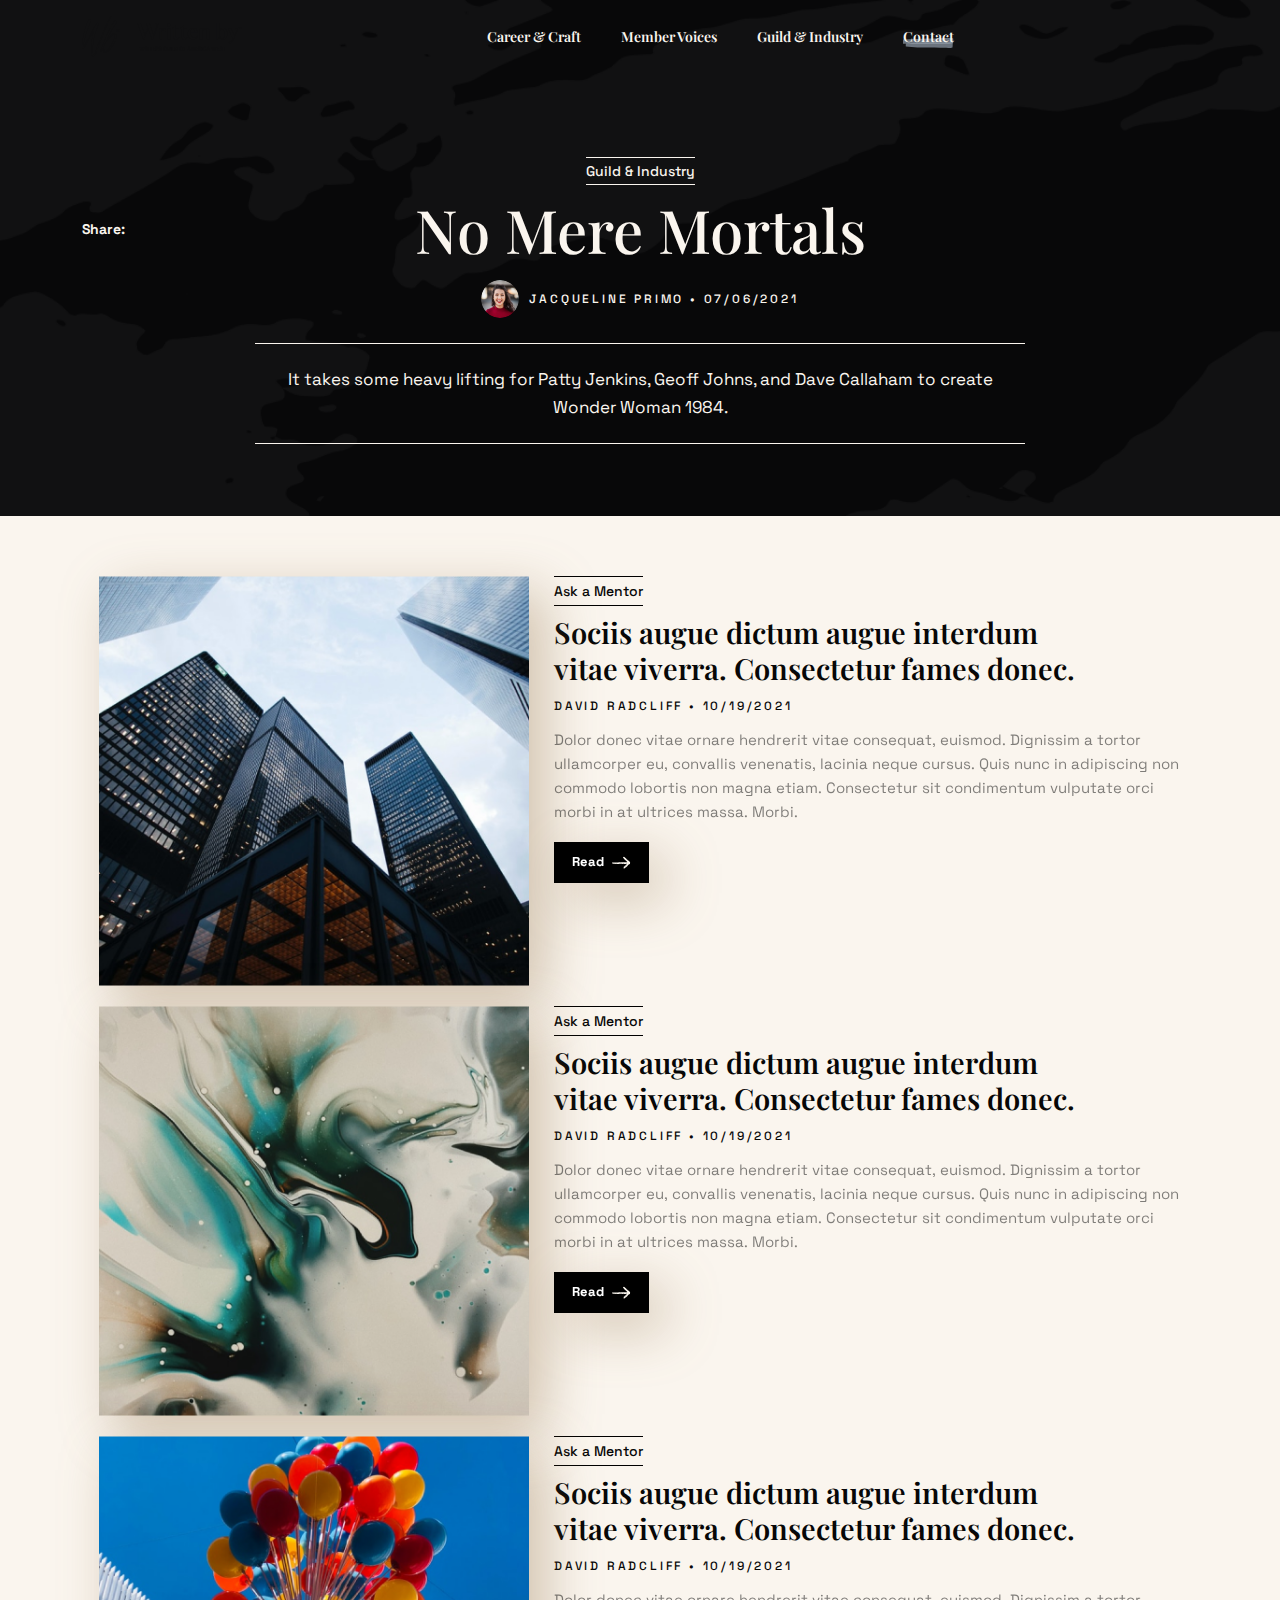
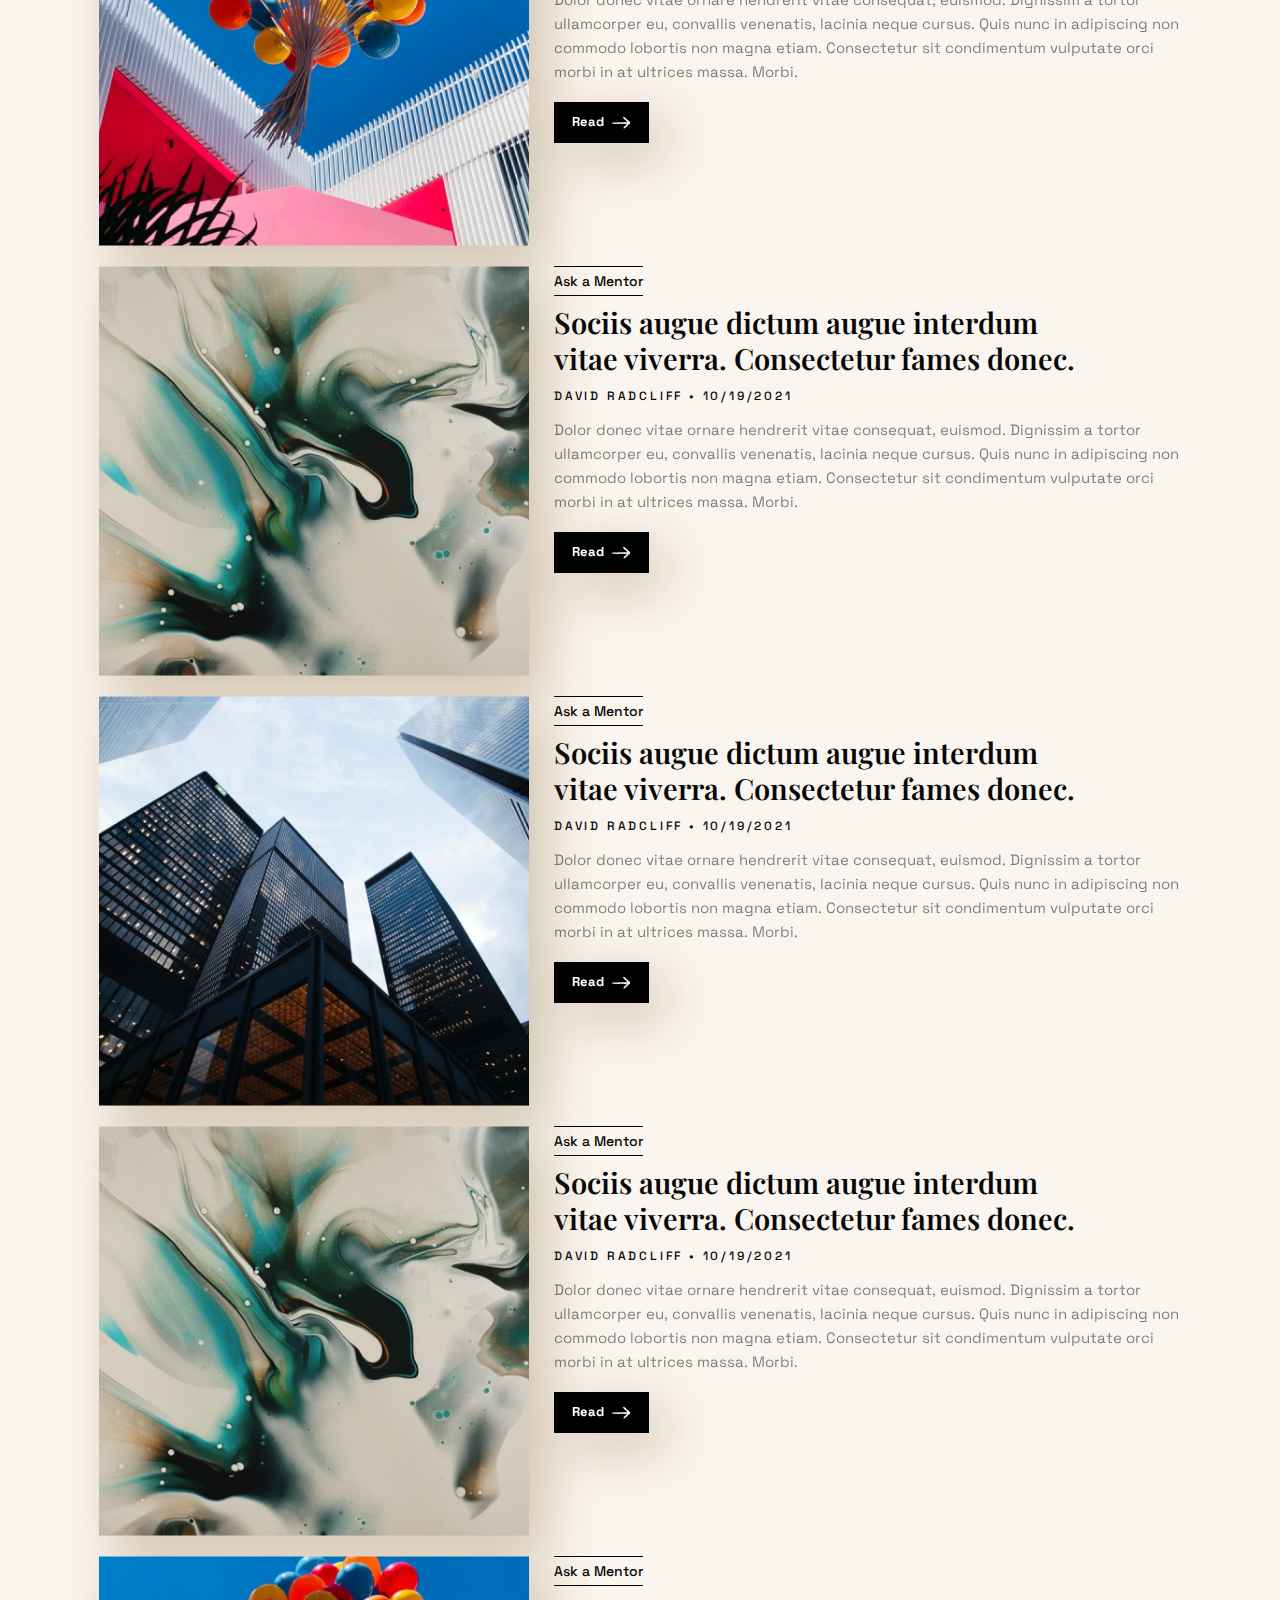
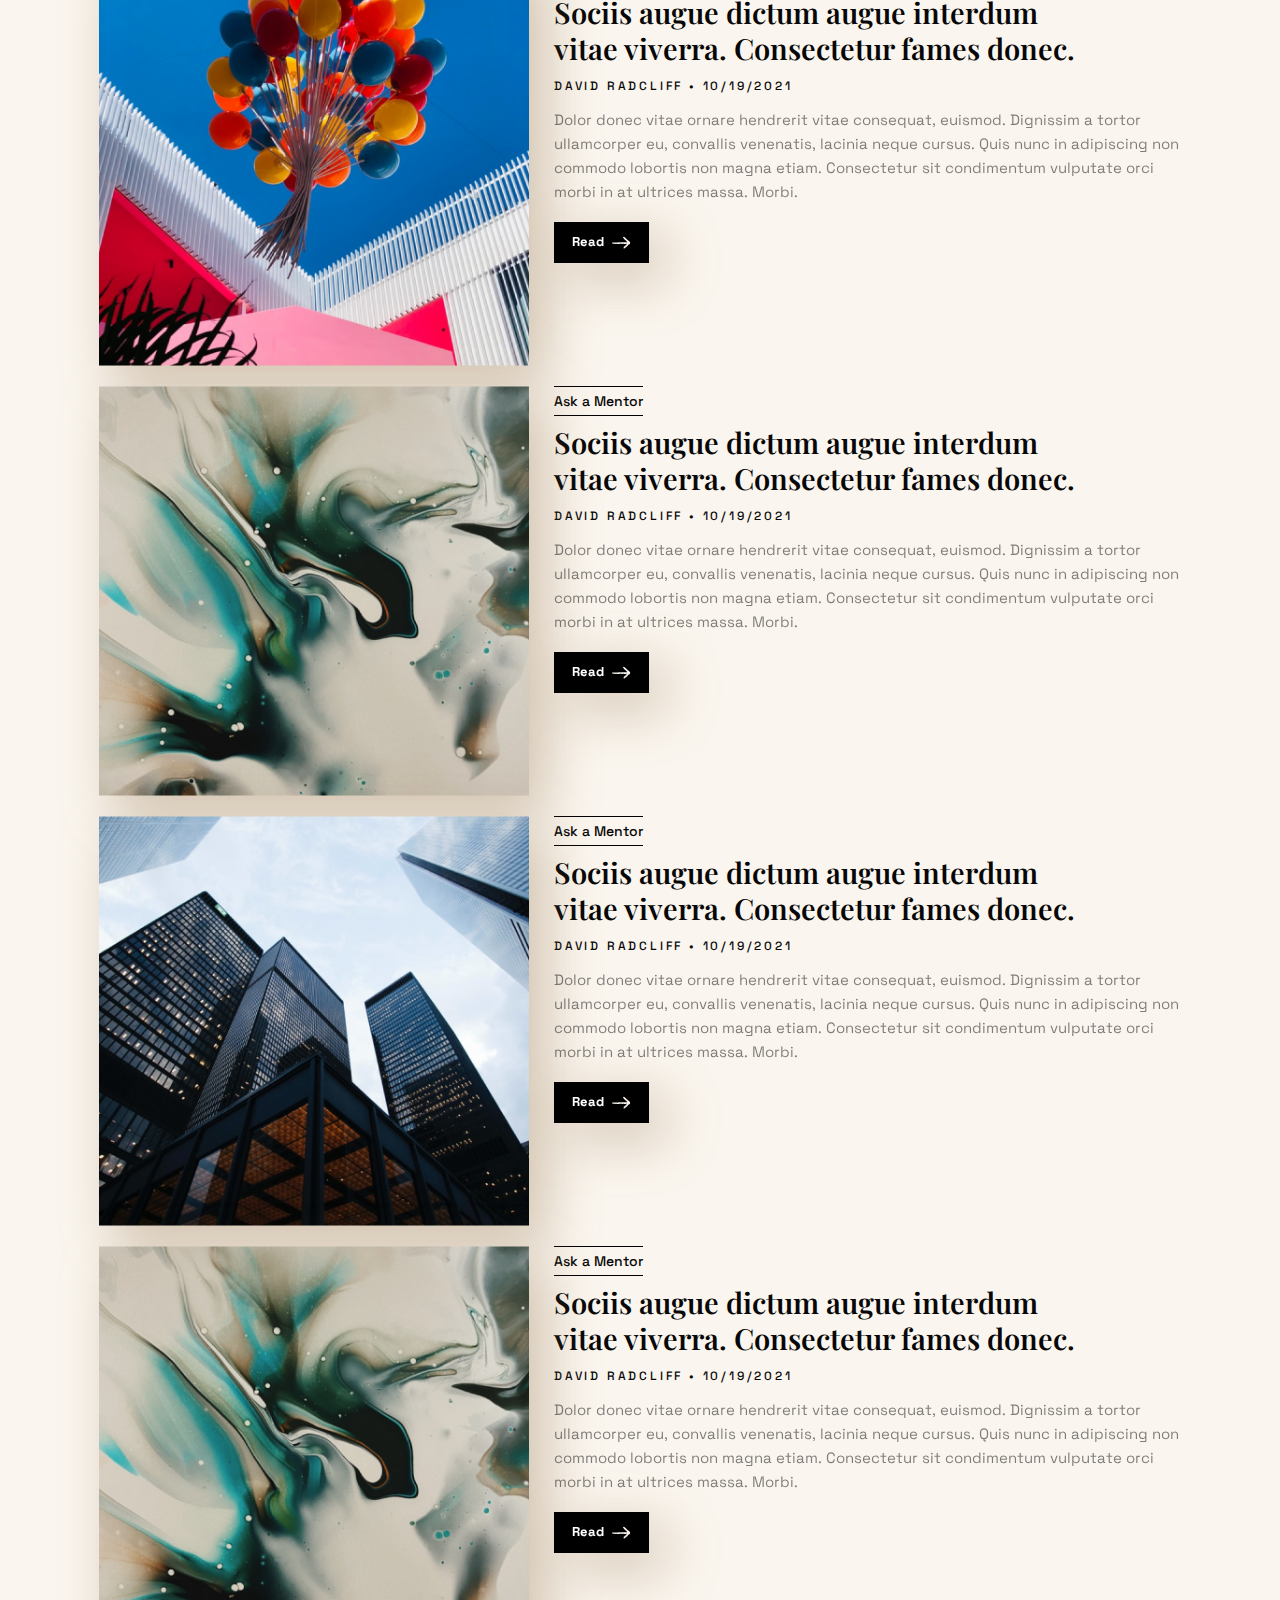
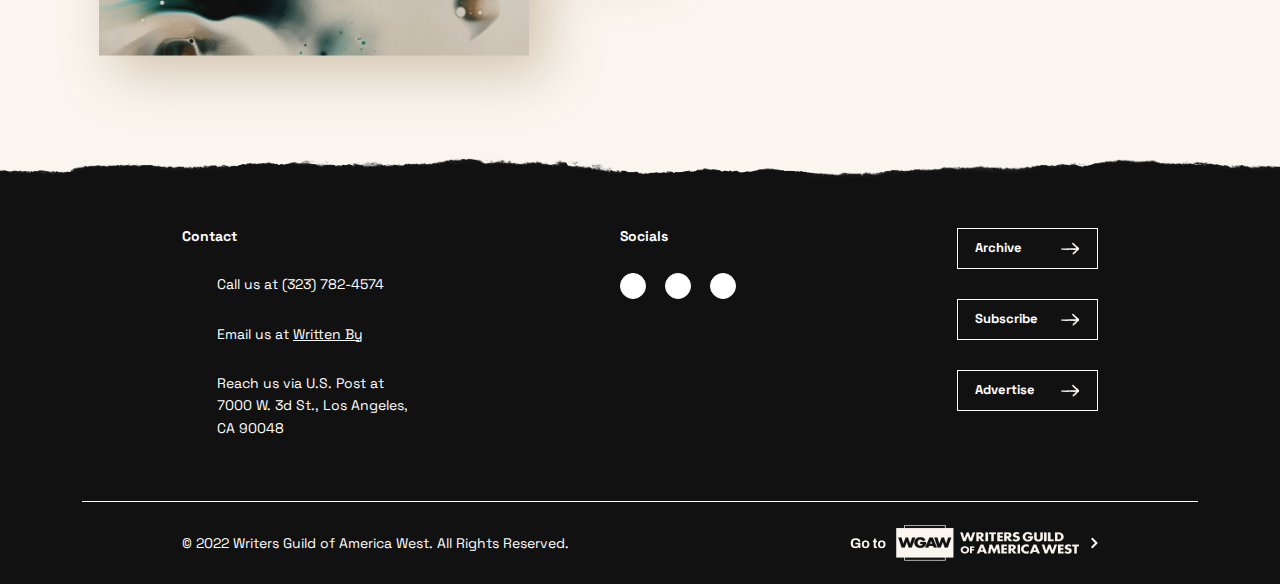
==== column-article.html @ f4773df2 "Update done by  @dev2 add a new page column-article.html" ====
<!DOCTYPE html>
<html lang="en">
<head>
	<meta charset="utf-8">
	<title>WGA</title>
	<meta name="viewport" content="width=device-width, initial-scale=1, shrink-to-fit=no">
	<meta name="description" content="Site description will be here">
	<link rel="icon" href="images/fav.png">
	<!-- bootstrap&fontAwesome -->
	<link rel="stylesheet" type="text/css" href="css/bootstrap.min.css">
	<link href="https://kit-pro.fontawesome.com/releases/v5.15.2/css/pro.min.css" rel="stylesheet">
	<!-- plugin -->
	<link rel="stylesheet" type="text/css" href="css/owl.carousel.min.css">
	<link rel="stylesheet" type="text/css" href="css/slick.css">
	<!-- Stylesheet -->
	<link rel="stylesheet" href="css/default-edit.css">
	<link rel="stylesheet" type="text/css" href="style.css">
	<link rel="stylesheet" type="text/css" href="css/responsive.css">
	<!--End ALL STYLESHEET -->
</head>

<body>
	<!-- preloader -->
	<div id="preloader"></div>
	<!-- preloader-end -->

	<!-- main-wrap -->
	<div class="main-wrap">
		<!-- offcanvas-start -->
		<div class="offcanvas-menu">
			<ul class="offmenu" id="menuParent">
				<div class="offcanvas-header-c">
					<a href="#" class="offcanvas-close"><i class="fal fa-times"></i></a>
					<a href="index.html" class="header-logo">
						<img src="images/mobile-logo-white.svg" alt="">
					</a>
					<a href="javascript:void(0)" class="header-search-button">
						<i class="far fa-search"></i>
					</a>
				</div>
				
				<div class="offmenu-inner">
					<div class="mobile-menu">
						<li><a href="#">Career & Craft</a></li>
						<li><a href="#">Member Voices</a></li>
						<li><a href="#">Guild & Industry</a></li>
						<li><a href="#">Archives</a></li>
						<li><a href="#">Contact</a></li>
					</div>
				</div>
			</ul>
		</div>
		<div class="offcanvas-overlay"></div>
		<!-- offcanvas-start-end -->

		<!-- header-section -->
		<header class="header-section header-absolute header-whiteText">
			<div class="header-in">
				<div class="container">
					<div class="header-section-inner">
						<a href="javascript:void(0)" class="offcanvas-open d-lg-none">
							<i class="far fa-bars"></i>
						</a>

						<a href="index.html" class="header-logo">
							<img class="d-lg-block d-none" src="images/Logo.svg" alt="">
							<img class="d-lg-none" src="images/mobile-logo.svg" alt="">
						</a>
	
						<div class="main-menu d-lg-block d-none">
							<ul>
								<li><a href="#"> Career & Craft</a></li>
								<li><a href="#">Member Voices</a></li>
								<li><a href="#">Guild & Industry</a></li>
								<li>
									<a class="active" href="#">
										<span class="txt">Contact</span>
										<img src="images/menu-active-shape-theme4.svg" alt="" class="active-shape">
									</a>
								</li>
							</ul>
						</div>
	
						<a href="javascript:void(0)" class="header-search-button">
							<i class="fas fa-search"></i>
						</a>
					</div>
				</div>
			</div>
		</header><!--End header-section -->


		<!-- header-search-modal -->
		<div class="header-search-modal">
			<div class="container">
				<div class="header-search-modal-inner">
					<a href="index.html" class="header-logo">
						<img src="images/logo-white.svg" alt="">
					</a>
					<div class="header-search-bss">
						<div class="header-search-bss-m">
							<i class="far fa-search src-i"></i>
							<input type="text" class="input" value="TO">
							<a href="#" class="header-search-modal-close">
								<i class="fal fa-times"></i>
							</a>
						</div>
						<div class="header-search-bss-result-wrapper">
							<div class="header-search-bss-result-g">
								<div class="header-search-bss-result-single">
									<span class="txt">A Message from the Sidelines: Disabled People Combat Cultural Invisibility</span>
								</div>
								<div class="header-search-bss-result-single">
									<span class="txt">Westerns as a Genre of the 21st Century</span>
								</div>
								<div class="header-search-bss-result-single">
									<span class="txt">How to Pitch Open Writing Assignments to Get Hired</span>
								</div>
								<div class="header-search-bss-result-single">
									<span class="txt">The Number Two in the Room</span>
								</div>
								<div class="header-search-bss-result-single">
									<span class="txt">Ask a Mentor: Getting What You Want</span>
								</div>
								<div class="header-search-bss-result-single">
									<span class="txt">Broken Promises: Media Mega Mergers and the Case for Antitrust Reform</span>
								</div>
								<div class="header-search-bss-result-single">
									<span class="txt">Ask A Mentor: Next Stop Ahead</span>
								</div>
							</div>
							<div class="header-search-bss-result-g">
								<div class="header-search-bss-result-single">
									<span class="txt">A Message from the Sidelines: Disabled People Combat Cultural Invisibility</span>
								</div>
								<div class="header-search-bss-result-single">
									<span class="txt">Westerns as a Genre of the 21st Century</span>
								</div>
								<div class="header-search-bss-result-single">
									<span class="txt">How to Pitch Open Writing Assignments to Get Hired</span>
								</div>
								<div class="header-search-bss-result-single">
									<span class="txt">The Number Two in the Room</span>
								</div>
								<div class="header-search-bss-result-single">
									<span class="txt">Ask a Mentor: Getting What You Want</span>
								</div>
								<div class="header-search-bss-result-single">
									<span class="txt">Broken Promises: Media Mega Mergers and the Case for Antitrust Reform</span>
								</div>
								<div class="header-search-bss-result-single">
									<span class="txt">Ask A Mentor: Next Stop Ahead</span>
								</div>
							</div>
						</div>
					</div>
				</div>
			</div>
		</div>
		<!-- header-search-modal-end -->

		<!-- main -->
		<main>
			
			<!-- hero-b-section -->
			<section class="hero-c-section hero-whiteText"  style="background-image: url('images/columnbg.png');">
				<div class="hero-b-tran-content-row">
					<div class="container">
						<div class="hero-b-tran-content-row-inner">
							<div class="hero-b-content hero-b-content-blk  py-0">
								<div class="hero-b-content-main">
									<p class="tp-h5">Guild & Industry</p>
									<h1 class="h1">No Mere Mortals</h1>
									<div class="hb-ui-ut">
										<div class="image border-0">
											<img src="images/user.png" alt="">
										</div>
										<h4 class="mb-0">Jacqueline Primo • 07/06/2021 </h4>
									</div>
									<div class="hb-text-content">
										<p>It takes some heavy lifting for Patty Jenkins, Geoff Johns, and Dave Callaham to create Wonder Woman 1984.</p>
									</div>
								</div>
								<div class="share-menu side-share-menu">
									<p class="h-ttl">Share:</p>
									<ul>
										<li><a href="#"><i class="fab fa-instagram"></i></a></li>
										<li><a href="#"><i class="fab fa-twitter"></i></a></li>
										<li><a href="#"><i class="fab fa-facebook-f"></i></a></li>
										<li><a href="#"><i class="fa fa-envelope"></i></a></li>
									</ul>
								</div>
							</div>
						</div>
					</div>
				</div>
			</section>
			<!-- hero-b-section-end -->


			<!-- blog-box-section -->
			<section class="blog-box-section blog-box-section--spaces2">
				<div class="container">

					<div class="blog-box-section-inner">
						<!-- left-fluid -->
						<div class="blog-box-left-side w-100  border-0">
							<!-- single-blog -->
							<div class="single-blog blog-m">
								<div class="row-l">
									<div class="image">
										<img src="images/blog-m1.png" alt="">
									</div>
									<div class="blog-content">
										<div class="blog-title">
											<p class="tp-bdg mb-2">
												Ask a Mentor
											</p>
											<h2 class="b-h2">
												Sociis augue dictum augue interdum <br class="d-xl-block d-none"> vitae viverra. Consectetur fames donec.
											</h2>
											<p class="b-date">David Radcliff • 10/19/2021 </p>
										</div>
										<div class="blog-main">
											<p>Dolor donec vitae ornare hendrerit vitae consequat, euismod. Dignissim a tortor ullamcorper eu, convallis venenatis, lacinia neque cursus. Quis nunc in adipiscing non commodo lobortis non magna etiam. Consectetur sit condimentum vulputate orci morbi in at ultrices massa. Morbi.</p>
											<div class="bottom-buttons">
												<a href="#" class="default-button button">
													<span class="txt">Read</span>
													<img src="images/arrow-right.svg" alt="" class="arr-right">
												</a>
											</div>
										</div>
									</div>
								</div>
							</div>
							<!-- single-blog-end -->
							<!-- single-blog -->
							<div class="single-blog blog-m">
								<div class="row-l">
									<div class="image">
										<img src="images/blog-m4.png" alt="">
									</div>
									<div class="blog-content">
										<div class="blog-title">
											<p class="tp-bdg mb-2">
												Ask a Mentor
											</p>
											<h2 class="b-h2">
												Sociis augue dictum augue interdum <br class="d-xl-block d-none"> vitae viverra. Consectetur fames donec.
											</h2>
											<p class="b-date">David Radcliff • 10/19/2021 </p>
										</div>
										<div class="blog-main">
											<p>Dolor donec vitae ornare hendrerit vitae consequat, euismod. Dignissim a tortor ullamcorper eu, convallis venenatis, lacinia neque cursus. Quis nunc in adipiscing non commodo lobortis non magna etiam. Consectetur sit condimentum vulputate orci morbi in at ultrices massa. Morbi.</p>
											<div class="bottom-buttons">
												<a href="#" class="default-button button">
													<span class="txt">Read</span>
													<img src="images/arrow-right.svg" alt="" class="arr-right">
												</a>
											</div>
										</div>
									</div>
								</div>
							</div>
							<!-- single-blog-end -->
							<!-- single-blog -->
							<div class="single-blog blog-m">
								<div class="row-l">
									<div class="image">
										<img src="images/blog-m3.png" alt="">
									</div>
									<div class="blog-content">
										<div class="blog-title">
											<p class="tp-bdg mb-2">
												Ask a Mentor
											</p>
											<h2 class="b-h2">
												Sociis augue dictum augue interdum <br class="d-xl-block d-none"> vitae viverra. Consectetur fames donec.
											</h2>
											<p class="b-date">David Radcliff • 10/19/2021 </p>
										</div>
										<div class="blog-main">
											<p>Dolor donec vitae ornare hendrerit vitae consequat, euismod. Dignissim a tortor ullamcorper eu, convallis venenatis, lacinia neque cursus. Quis nunc in adipiscing non commodo lobortis non magna etiam. Consectetur sit condimentum vulputate orci morbi in at ultrices massa. Morbi.</p>
											<div class="bottom-buttons">
												<a href="#" class="default-button button">
													<span class="txt">Read</span>
													<img src="images/arrow-right.svg" alt="" class="arr-right">
												</a>
											</div>
										</div>
									</div>
								</div>
							</div>
							<!-- single-blog-end -->
							<!-- single-blog -->
							<div class="single-blog blog-m">
								<div class="row-l">
									<div class="image">
										<img src="images/blog-m4.png" alt="">
									</div>
									<div class="blog-content">
										<div class="blog-title">
											<p class="tp-bdg mb-2">
												Ask a Mentor
											</p>
											<h2 class="b-h2">
												Sociis augue dictum augue interdum <br class="d-xl-block d-none"> vitae viverra. Consectetur fames donec.
											</h2>
											<p class="b-date">David Radcliff • 10/19/2021 </p>
										</div>
										<div class="blog-main">
											<p>Dolor donec vitae ornare hendrerit vitae consequat, euismod. Dignissim a tortor ullamcorper eu, convallis venenatis, lacinia neque cursus. Quis nunc in adipiscing non commodo lobortis non magna etiam. Consectetur sit condimentum vulputate orci morbi in at ultrices massa. Morbi.</p>
											<div class="bottom-buttons">
												<a href="#" class="default-button button">
													<span class="txt">Read</span>
													<img src="images/arrow-right.svg" alt="" class="arr-right">
												</a>
											</div>
										</div>
									</div>
								</div>
							</div>
							<!-- single-blog-end -->
							<!-- single-blog -->
							<div class="single-blog blog-m">
								<div class="row-l">
									<div class="image">
										<img src="images/blog-m1.png" alt="">
									</div>
									<div class="blog-content">
										<div class="blog-title">
											<p class="tp-bdg mb-2">
												Ask a Mentor
											</p>
											<h2 class="b-h2">
												Sociis augue dictum augue interdum <br class="d-xl-block d-none"> vitae viverra. Consectetur fames donec.
											</h2>
											<p class="b-date">David Radcliff • 10/19/2021 </p>
										</div>
										<div class="blog-main">
											<p>Dolor donec vitae ornare hendrerit vitae consequat, euismod. Dignissim a tortor ullamcorper eu, convallis venenatis, lacinia neque cursus. Quis nunc in adipiscing non commodo lobortis non magna etiam. Consectetur sit condimentum vulputate orci morbi in at ultrices massa. Morbi.</p>
											<div class="bottom-buttons">
												<a href="#" class="default-button button">
													<span class="txt">Read</span>
													<img src="images/arrow-right.svg" alt="" class="arr-right">
												</a>
											</div>
										</div>
									</div>
								</div>
							</div>
							<!-- single-blog-end -->
							<!-- single-blog -->
							<div class="single-blog blog-m">
								<div class="row-l">
									<div class="image">
										<img src="images/blog-m4.png" alt="">
									</div>
									<div class="blog-content">
										<div class="blog-title">
											<p class="tp-bdg mb-2">
												Ask a Mentor
											</p>
											<h2 class="b-h2">
												Sociis augue dictum augue interdum <br class="d-xl-block d-none"> vitae viverra. Consectetur fames donec.
											</h2>
											<p class="b-date">David Radcliff • 10/19/2021 </p>
										</div>
										<div class="blog-main">
											<p>Dolor donec vitae ornare hendrerit vitae consequat, euismod. Dignissim a tortor ullamcorper eu, convallis venenatis, lacinia neque cursus. Quis nunc in adipiscing non commodo lobortis non magna etiam. Consectetur sit condimentum vulputate orci morbi in at ultrices massa. Morbi.</p>
											<div class="bottom-buttons">
												<a href="#" class="default-button button">
													<span class="txt">Read</span>
													<img src="images/arrow-right.svg" alt="" class="arr-right">
												</a>
											</div>
										</div>
									</div>
								</div>
							</div>
							<!-- single-blog-end -->
							<!-- single-blog -->
							<div class="single-blog blog-m">
								<div class="row-l">
									<div class="image">
										<img src="images/blog-m3.png" alt="">
									</div>
									<div class="blog-content">
										<div class="blog-title">
											<p class="tp-bdg mb-2">
												Ask a Mentor
											</p>
											<h2 class="b-h2">
												Sociis augue dictum augue interdum <br class="d-xl-block d-none"> vitae viverra. Consectetur fames donec.
											</h2>
											<p class="b-date">David Radcliff • 10/19/2021 </p>
										</div>
										<div class="blog-main">
											<p>Dolor donec vitae ornare hendrerit vitae consequat, euismod. Dignissim a tortor ullamcorper eu, convallis venenatis, lacinia neque cursus. Quis nunc in adipiscing non commodo lobortis non magna etiam. Consectetur sit condimentum vulputate orci morbi in at ultrices massa. Morbi.</p>
											<div class="bottom-buttons">
												<a href="#" class="default-button button">
													<span class="txt">Read</span>
													<img src="images/arrow-right.svg" alt="" class="arr-right">
												</a>
											</div>
										</div>
									</div>
								</div>
							</div>
							<!-- single-blog-end -->
							<!-- single-blog -->
							<div class="single-blog blog-m">
								<div class="row-l">
									<div class="image">
										<img src="images/blog-m4.png" alt="">
									</div>
									<div class="blog-content">
										<div class="blog-title">
											<p class="tp-bdg mb-2">
												Ask a Mentor
											</p>
											<h2 class="b-h2">
												Sociis augue dictum augue interdum <br class="d-xl-block d-none"> vitae viverra. Consectetur fames donec.
											</h2>
											<p class="b-date">David Radcliff • 10/19/2021 </p>
										</div>
										<div class="blog-main">
											<p>Dolor donec vitae ornare hendrerit vitae consequat, euismod. Dignissim a tortor ullamcorper eu, convallis venenatis, lacinia neque cursus. Quis nunc in adipiscing non commodo lobortis non magna etiam. Consectetur sit condimentum vulputate orci morbi in at ultrices massa. Morbi.</p>
											<div class="bottom-buttons">
												<a href="#" class="default-button button">
													<span class="txt">Read</span>
													<img src="images/arrow-right.svg" alt="" class="arr-right">
												</a>
											</div>
										</div>
									</div>
								</div>
							</div>
							<!-- single-blog-end -->
							<!-- single-blog -->
							<div class="single-blog blog-m">
								<div class="row-l">
									<div class="image">
										<img src="images/blog-m1.png" alt="">
									</div>
									<div class="blog-content">
										<div class="blog-title">
											<p class="tp-bdg mb-2">
												Ask a Mentor
											</p>
											<h2 class="b-h2">
												Sociis augue dictum augue interdum <br class="d-xl-block d-none"> vitae viverra. Consectetur fames donec.
											</h2>
											<p class="b-date">David Radcliff • 10/19/2021 </p>
										</div>
										<div class="blog-main">
											<p>Dolor donec vitae ornare hendrerit vitae consequat, euismod. Dignissim a tortor ullamcorper eu, convallis venenatis, lacinia neque cursus. Quis nunc in adipiscing non commodo lobortis non magna etiam. Consectetur sit condimentum vulputate orci morbi in at ultrices massa. Morbi.</p>
											<div class="bottom-buttons">
												<a href="#" class="default-button button">
													<span class="txt">Read</span>
													<img src="images/arrow-right.svg" alt="" class="arr-right">
												</a>
											</div>
										</div>
									</div>
								</div>
							</div>
							<!-- single-blog-end -->
							<!-- single-blog -->
							<div class="single-blog blog-m">
								<div class="row-l">
									<div class="image">
										<img src="images/blog-m4.png" alt="">
									</div>
									<div class="blog-content">
										<div class="blog-title">
											<p class="tp-bdg mb-2">
												Ask a Mentor
											</p>
											<h2 class="b-h2">
												Sociis augue dictum augue interdum <br class="d-xl-block d-none"> vitae viverra. Consectetur fames donec.
											</h2>
											<p class="b-date">David Radcliff • 10/19/2021 </p>
										</div>
										<div class="blog-main">
											<p>Dolor donec vitae ornare hendrerit vitae consequat, euismod. Dignissim a tortor ullamcorper eu, convallis venenatis, lacinia neque cursus. Quis nunc in adipiscing non commodo lobortis non magna etiam. Consectetur sit condimentum vulputate orci morbi in at ultrices massa. Morbi.</p>
											<div class="bottom-buttons">
												<a href="#" class="default-button button">
													<span class="txt">Read</span>
													<img src="images/arrow-right.svg" alt="" class="arr-right">
												</a>
											</div>
										</div>
									</div>
								</div>
							</div>
							<!-- single-blog-end -->
						</div>
						<!-- left-fluid-end -->
					</div>





					


				</div>
			</section>
			<!-- blog-box-section-end -->

		</main><!-- main end -->

		<!-- footer-section -->
		<footer class="footer-section">
			<img src="images/footer-top-border.png" alt="" class="footer-top-border">
			<div class="footer-section-inner">

				<!-- footer-top -->
				<div class="footer-top">
					<div class="container">
						<div class="footer-top-inner">
							<div class="footer-column1">
								<h4>Contact</h4>
								<ul class="footer-c-menu">
									<li>
										<a href="#">
											<div class="icon">
												<i class="fas fa-phone-alt"></i>
											</div>
											<span class="txt">Call us at (323) 782-4574</span>
										</a>
									</li>
									<li>
										<a href="#">
											<div class="icon">
												<i class="fas fa-envelope"></i>
											</div>
											<span class="txt">Email us at <span class="underline">Written By</span></span>
										</a>
									</li>
									<li>
										<a href="#">
											<div class="icon">
												<i class="fas fa-box-open"></i>
											</div>
											<span class="txt">Reach us via U.S. Post at 7000 W. 3d St., Los Angeles, CA 90048</span>
										</a>
									</li>
								</ul>
							</div>

							<div class="footer-column2">
								<h4>Socials</h4>
								<ul class="footer-social-menu">
									<div class="social-menu social-menu--white">
										<ul>
											<li><a href="#"><i class="fab fa-instagram"></i></a></li>
											<li><a href="#"><i class="fab fa-twitter"></i></a></li>
											<li><a href="#"><i class="fab fa-facebook-f"></i></a></li>
										</ul>
									</div>
								</ul>
							</div>

							<div class="footer-column3">
								<div class="fc3-btns">
									<a href="#" class="default-button default-button--white-bordered button">
										<span class="txt">Archive</span>
										<img src="images/arrow-right.svg" alt="" class="arr-right">
									</a>
									<a href="#" class="default-button default-button--white-bordered button">
										<span class="txt">Subscribe</span>
										<img src="images/arrow-right.svg" alt="" class="arr-right">
									</a>
									<a href="#" class="default-button default-button--white-bordered button">
										<span class="txt">Advertise</span>
										<img src="images/arrow-right.svg" alt="" class="arr-right">
									</a>
								</div>
							</div>
						</div>
					</div>
				</div>
				<!-- footer-top-end -->


				<!-- footer-bottom -->
				<div class="footer-bottom">
					<div class="container">
						<div class="footer-bottom-inner">
							<p class="copy-right">&copy; 2022 Writers Guild of America West. All Rights Reserved.</p>
							<a href="#" class="fb-logo">
								<img src="images/fb-logo.png" alt="">
							</a>
						</div>
					</div>
				</div>
				<!-- footer-bottom-end -->

			</div>
		</footer><!--End footer-section -->
	</div><!-- main-wrap -->
	


	<!-- js -->
	<script src="js/jquery-3.6.0.min.js"></script>
	<script src="js/bootstrap.bundle.min.js"></script>
	<!-- plugin's -->
	<script src="js/jquery.scrollUp.min.js"></script>
	<script src="js/owl.carousel.min.js"></script>
	<script src="js/slick.min.js"></script>
	<!-- custom-js -->
	<script src="js/main.js"></script>
	<!-- End All Js -->
	

</body>
</html>
---- css/default-edit.css ----
/* buttons */
.default-button {
    padding: 11px 21px;
    border: 1px solid transparent;
    font-size: 14px;
    font-weight: 700;
    background: #000;
    color: #fff !important;
    display: inline-flex;
    align-items: center;
    justify-content: center;
    text-align: center;
    transition: 0.3s;
    filter: drop-shadow(16px 16px 27px rgba(131, 98, 52, 0.35));
}
.default-button:hover {
    background: rgb(29, 29, 29);
}
.default-button .arr-right {
    margin-left: 10px;
    transition: transform 500ms cubic-bezier(0.375, 0.880, 0.505, 0.910);
}
.default-button:hover .arr-right {
    transform: translate(5px,0);
}


.default-button.default-button--white-bordered {
    background: transparent;
    border-color: #fff;
    filter: none;
}
.default-button.default-button--white {
    background: #fff;
    border-color: #fff;
    color: #000 !important;
}
/* buttons-end */

/* small-tools */
.op-0-5 {
    opacity: 0.5;
}
.underline {
    text-decoration: underline !important;
}
.h-initial {
    height: initial !important;
}
.space-nowrap {
    white-space: nowrap;
}
.hidden-scroll {
    overflow-y: auto !important;
    -ms-overflow-style: none !important;  /* IE and Edge */
    scrollbar-width: none !important;  /* Firefox */
}
.hidden-scroll::-webkit-scrollbar {
    display: none !important;
}
.pseudo-before-none::before {
    display: none !important;
}
.pseudo-after-none::after {
    display: none !important;
}
.pseudo-none::before,
.pseudo-none::after {
    display: none !important;
}



.flip {
    transform: rotateY(180deg);
}
.flip-x {
    transform: rotateX(180deg);
}
.rotate1_8 {
    transform: rotate(45deg) !important;
}
.rotate2_8 {
    transform: rotate(90deg) !important;
}
.rotate3_8 {
    transform: rotate(135deg) !important;
}
.rotate4_8 {
    transform: rotate(180deg) !important;
}
.rotate5_8 {
    transform: rotate(225deg) !important;
}
.rotate6_8 {
    transform: rotate(270deg) !important;
}
.rotate7_8 {
    transform: rotate(315deg) !important;
}
.rotate8_8 {
    transform: rotate(360deg) !important;
}


/* bg */
.bg-theme1 {
    background: var(--theme__color1) !important;
}
.bg-theme2 {
    background: var(--theme__color2) !important;
}
.bg-theme3 {
    background: var(--theme__color3) !important;
}
.bg-theme4 {
    background: var(--theme__color4) !important;
}

/* hover--bg */
.hover-bg-theme1:hover {
    background: var(--theme__color1) !important;
}
.hover-bg-theme2:hover {
    background: var(--theme__color2) !important;
}
.hover-bg-theme3:hover {
    background: var(--theme__color3) !important;
}
.hover-bg-theme4:hover {
    background: var(--theme__color4) !important;
}


/* fonts */
.font1 {
    font-family: var(--font1);
}
.font2 {
    font-family: var(--font2);
}
.font3 {
    font-family: var(--font3);
}
.font4 {
    font-family: var(--font4);
}


/* text-color */
.color-white {
    color: #fff !important;
}
.color-text {
    color: var(--text__color1) !important;
}
.color-theme1 {
    color: var(--theme__color1) !important;
}
.color-theme2 {
    color: var(--theme__color2) !important;
}
.color-theme3 {
    color: var(--theme__color3) !important;
}
.color-theme4 {
    color: var(--theme__color4) !important;
}
.color-light-grey {
    color: var(--light__grey) !important;
}


/* text-align */
.text-left {
    text-align: left !important;
}
.text-right {
    text-align: right !important;
}
.text-center {
    text-align: center !important;
}
.text-justified {
    text-align: justify !important;
}


/* font-weights */
.fw-300 {
    font-weight: 300 !important;
}
.fw-400 {
    font-weight: 400 !important;
}
.fw-500 {
    font-weight: 500 !important;
}
.fw-600{
    font-weight: 600!important;
}
.fw-700 {
    font-weight: 700 !important;
}
.fw-800{
    font-weight: 800!important;
}



/* nice-select-edit */
.nice-select {
    height: initial;
    min-height: initial;
    line-height: 1;
    padding: 0 20px 0 0;
    float: none;
    display: inline-block;
    border: none;
}
.nice-select:after {
    margin-top: -2px;
}
.nice-select .list .option,
.nice-select.open .list .option {
    font-size: 16px;
    line-height: initial;
    min-height: initial;
    padding: 13px 15px;
    min-width: 50px;
}
.nice-select .option.selected {
    font-weight: inherit;
}
.nice-select .list {
    border-radius: 2px;
    min-width: 100%;
}

@media (max-width: 767px) {
    .nice-select .list .option,
    .nice-select.open .list .option {
        font-size: 16px;
        line-height: initial;
        min-height: initial;
        padding: 8px 12px;
        min-width: 50px;
    } 
}





/* important */
#scrollUp {
    background-image: url("../images/base/top.png");
    bottom: 20px;
    right: 20px;
    width: 38px;    /* Width of image */
    height: 38px;   /* Height of image */
    color: transparent;
}
---- style.css ----
/*-----------------------------------=========Main-Style-Sheet=========----------------------------------------*/


@import url('https://fonts.googleapis.com/css2?family=Lora:ital,wght@0,400;0,500;0,600;0,700;1,400;1,500;1,600;1,700&family=Playfair+Display:wght@400;500;600;700;800&family=Space+Grotesk:wght@300;400;500;600;700&display=swap');
:root {
  --theme__color1: #fff;
  --theme__color2: #1D599E;
  --light__grey: #888888;
  --background: #FAF5EE;
  --border: 1px solid #C4C4C4;
  --playFairDisplay: 'Playfair Display', serif;
  --spaceGrotesk: 'Space Grotesk', sans-serif;
  --lora: 'Lora', serif;
}
*,::before,::after {
  box-sizing: border-box;
}
body {
  font-size: 16px;
  line-height: 1.6;
  background-color: #FAF5EE;
  color: #070707;
  overflow-x: hidden;
  word-wrap: break-word;
  word-break: normal;
  font-weight: 400;
  -webkit-font-smoothing: antialiased;
  font-family: var(--spaceGrotesk);
}
a, a:active, a:focus, a:active, a:hover {
  text-decoration:none !important;
  color: inherit;
}
input{
  -ms-box-sizing: border-box;
  box-sizing: border-box;
}
a:hover,
a:focus,
input:focus,
input:hover,
select:focus,
select:hover,
select:active,
textarea:focus,
textarea:hover,
button:focus {
  outline: none;
}
::placeholder {
  opacity: 1;
}
:focus::placeholder {
  opacity: 0 !important;
}
table {
  border-collapse: separate;
  border-spacing: 0;
  table-layout: fixed; /* Prevents HTML tables from becoming too wide */
  width: 100%;
}
img {
  -ms-interpolation-mode: bicubic;
  border: 0;
  height: auto;
  max-width: 100%;
  vertical-align: middle;
}
iframe {
  width: 100%;
}
h1, h2, h3, h4, h5, h6,
.h1, .h2, .h3, .h4, .h5, .h6{
  font-weight: 700;
  font-family: var(--playFairDisplay);
}
.h1 {
  font-size: 61px;
}
.h2 {
  font-size: 47px;
}
.h4 {
  font-size: 25px;
  margin: 0 0 23px;
}
ul{
    margin: 0;
    padding: 0;
    list-style: none;
}
p{
  margin-bottom: 15px;
}
p:last-child{
  margin: 0;
}
.main-wrap {
  width: 100%;
  overflow: hidden;
}
@media (min-width: 1400px) {
  .container {
    max-width: 1286px;
  }
}


/* header */
.header-section {
  position: relative;
  top: 0;
  left: 0;
  width: 100%;
  z-index: 100;
}
.header-in {
  padding: 21px 0;
}
.header-section-inner {
  display: flex;
  justify-content: space-between;
  align-items: center;
}

/* @dev2 css here */
.header-absolute{
  position: absolute;
  top: 0px;
  left: 0px;
  width: 100%;
  height: auto;
  z-index: 14;
}

.header-whiteText .main-menu > ul > li > a {
	color: #FAF5EE;
}

.header-whiteText .header-search-button {
	display: flex;
	font-size: 16px;
	color: #FAF5EE;
}

/* @dev2 css here--end */


.header-logo {
  width: 206px;
  display: block;
}
.header-logo img {

}

.main-menu {

}
.main-menu > ul {
  display: flex;
  align-items: center;
}
.main-menu > ul > li {
  margin-right: 52px;
}
.main-menu > ul > li:last-child {
  margin-right: 0;
}
.main-menu > ul > li > a {
  font-size: 16px;
  font-weight: 600;
  transition: 0.3s;
  position: relative;
  z-index: 2;
  font-family: var(--playFairDisplay);
}
.main-menu > ul > li > a:hover {
  opacity: 0.6;
}
.main-menu > ul > li > a > .active-shape {
  position: absolute;
  bottom: -2px;
  left: 50%;
  transform: translate(-50%,0);
  z-index: -1;
  opacity: 0;
}
.main-menu > ul > li > a.active > .active-shape {
  opacity: 1;
}

.header-search-button {
  display: flex;
  font-size: 16px;
}
/* header-end */


/* ---header-search-modal--- */
.header-search-modal {
  padding: 21px 0;
  background: #292828;
  color: #fff;
  position: fixed;
  top: 0;
  left: 0;
  width: 100%;
  z-index: 1000;
  transform: translate(0,-100%);
  transition: 600ms cubic-bezier(0.375, 0.880, 0.505, 0.910);
}
.header-search-modal.active {
  transform: translate(0,0%);
}
.header-search-modal-inner {
  display: flex;
  justify-content: space-between;
  align-items: flex-start;
}
.header-search-modal-inner .header-logo {

}

.header-search-bss {
  padding: 4px 0 0;
  width: 920px;
}
.header-search-bss-m {
  position: relative;
  display: flex;
  align-items: center;
}
.header-search-bss-m .src-i {
	font-size: 18px;
	position: absolute;
	top: 10px;
	left: -32px;
}
.header-search-bss-m .input {
  font-size: 24px;
  padding: 0;
  line-height: 1;
  font-weight: 500;
  border: none;
  border-bottom: 1px solid #fff;
  background: transparent;
  color: #fff;
  width: 100%;
  font-family: var(--playFairDisplay);
}
.header-search-bss-result-wrapper {
  margin: 18px 0 0;
  height: 343px;
  overflow: auto;
}
.header-search-bss-result-g {

}
.header-search-bss-result-single {
  padding: 6px 14px 11px;
  font-size: 20px;
  font-weight: 500;
  font-family: var(--playFairDisplay);
}
.header-search-bss-result-single:nth-child(odd) {
  background: #343333;
}


.header-ss-search-wrapper {
  width: 70%;
}
.header-ss-search {

}
.header-ss-search .input-outer {
  position: relative;
  width: 100%;
}
.header-ss-search .input-outer .sr-i {
  position: absolute;
  top: 50%;
  left: 26px;
  font-size: 20px;
  transform: translate(-50%,-50%);
}
.header-ss-search .input-outer .input {
  padding: 4px 60px;
  height: 48px;
  font-size: 16px;
  background: transparent;
  border: 1px solid #000;
  line-height: 1.3;
  font-weight: 400;
  width: 100%;
}
.header-ss-search .input-outer .close-btn {
  font-size: 23px;
  position: absolute;
  top: 50%;
  right: 0px;
  transform: translate(-50%,-50%);
  color: #9D9D9D;
}
/* ---header-search-modal---end */



/* ---offcanvas-css--- */
.offcanvas-header-c {
  padding: 20px;
  display: flex;
  justify-content: space-between;
  align-items: center;
}
.offcanvas-header-c  .header-search-button {
  color: #fff;
}
.offcanvas-open {
  font-size: 22px;
  transition: 0.3s;
}
.offcanvas-open:hover {
  color: #97A3AE;
}
.offcanvas-close {
  font-size: 22px;
  transition: 0.3s;
  color: #fff;
}
.offcanvas-close:hover {
  color: #97A3AE;
}
.offcanvas-menu {
  position: fixed;
  height: 100%;
  width: 100%;
  top: 0;
  left: 0;
  z-index: 1000;
  transform: translateX(-105%);
  transition: 600ms cubic-bezier(0.375, 0.880, 0.505, 0.910);
}
.offcanvas-menu.active {
  transform: translate(0);
}
.offmenu-inner {
  padding: 40px 0 40px;
}
.offcanvas-menu .offmenu {
  width: 100%;
  z-index: 5;
  position: relative;
  background: #292828;
  height: 100%;
  overflow: auto;
  -ms-overflow-style: none;  /* IE and Edge */
  scrollbar-width: none;  /* Firefox */
}
.offcanvas-menu .offmenu :-webkit-scrollbar {
  display: none;
}
.mobile-menu li a {
  display: block;
  text-align: center;
  font-size: 24px;
  font-weight: 600;
  font-family: var(--playFairDisplay);
  color: var(--theme__color1);
  padding: 20px 10px;
}
.offcanvas-overlay {
  position: fixed;
  top: 0;
  left: 0;
  height: 100%;
  width: 100%;
  background: rgba(0, 0, 0, 0.178);
  z-index: 2;
  transform: 0;
  z-index: 900;
  opacity: 0;
  visibility: hidden;
  transition: 0.3s;
}
.offcanvas-overlay.active {
  opacity: 1;
  visibility: visible;
}
/* ---offcanvas-css-end---*/

/* --preloader-- */
#preloader {
  position: fixed;
  top: 0;
  left: 0;
  right: 0;
  bottom: 0;
  z-index: 9999;
  overflow: hidden;
  background: #fff;
}
#preloader:before {
  content: "";
  position: fixed;
  top: calc(50% - 30px);
  left: calc(50% - 30px);
  border: 6px solid #000;
  border-top-color: #e2eefd;
  border-radius: 50%;
  width: 60px;
  height: 60px;
  -webkit-animation: animate-preloader 1s linear infinite;
  animation: animate-preloader 1s linear infinite;
}
@-webkit-keyframes animate-preloader {
  0% {
      transform: rotate(0deg);
  }
  100% {
      transform: rotate(360deg);
  }
}
@keyframes animate-preloader {
  0% {
      transform: rotate(0deg);
  }
  100% {
      transform: rotate(360deg);
  }
}
/* --preloader-end-- */


/* ---hero-section--- */
.hero-section {
  padding: 15px 0 0;
  position: relative;
  z-index: 5;
}
.hero-shape1 {
  position: absolute;
  bottom: 40px;
  left: -100px;
  z-index: -1;
}
.hero-section-inner {

}

.hero-blog-share {
  height: 70px;
  margin: 12px 0 0;
  background: url('images/hero-social-bg.png') no-repeat center center/contain;
  display: flex;
  align-items: center;
  justify-content: center;
}
.social-menu {

}
.social-menu ul {
  display: flex;
  align-items: center;
}
.social-menu ul li {
  margin-right: 19px;
}
.social-menu ul li:last-child {
  margin-right: 0;
}
.social-menu ul li a {
  height: 26px;
  width: 26px;
  font-size: 14px;
  display: flex;
  align-items: center;
  justify-content: center;
  text-align: center;
  background: #000;
  color: #fff;
  border: 1px solid #000;
  border-radius: 50%;
  transition: 0.3s;
}
.social-menu ul li a:hover {
  background: transparent;
  color: #000;
}
.social-menu.social-menu--white ul li a {
  background: #fff;
  border-color: #fff;
  color: #111112;
}
.social-menu.social-menu--white ul li a:hover {
  background: transparent;
  color: #fff;
}

/* @dev2 css here */
.hero-c-section.hero-whiteText {
	padding-top: 85px;
	background-repeat: no-repeat;
	background-size: cover;
	background-position: center;
}

.hero-whiteText .hero-b-content-main .tp-h5{
  border-color: #FAF5EE;
  color: #FAF5EE;
}
.hero-whiteText .hero-b-content-main .h1{
  color: #FAF5EE;
}
.hero-whiteText .hero-b-content-main .hb-ui-ut h4 {
	color: #FAF5EE;
}
.hero-whiteText .hb-text-content{
  border-color: #FAF5EE !important;
}
.hero-whiteText .hb-text-content p{
  color: #FAF5EE;
}
.hero-whiteText .share-menu .h-ttl{
  color: #FAF5EE;
}



.hero-c-section .share-menu ul li a{
  color: #FAF5EE;
}



/* @dev2 css here----end */


/* ---hero-section---end */



/* ---blog-box-section--- */
.blog-box-section {
  position: relative;
  z-index: 1;
}
.blog-box-body-shape1 {
  position: absolute;
  right: -100px;
  top: 600px;
  z-index: -1;
}
.blog-box-section.blog-box-section--spaces2 {
  padding: 43px 0 80px;
}


.box-blog-title {
  margin: 0 0 14px;
}


.blog-box-section-inner {
  display: flex;
}
.blog-box-left-side {
  padding: 37px;
  width: 75%;
  border: var(--border);
}
.blog-box-right-side {
  width: 25%;
  border: var(--border);
  border-left: none;
}

.blog-box-left-side .single-blog {
  margin-bottom: 37px;
}
.blog-box-left-side .single-blog:last-child {
  margin-bottom: 0;
}

.single-blog {

}
.single-blog .row-l {
  display: flex;
  justify-content: center;
}
.single-blog .row-l .image {
  width: 348px;
  height: 329px;
  flex-shrink: 0;
  filter: drop-shadow(16px 16px 27px rgba(131, 98, 52, 0.35));
}
.single-blog .row-l .image img {
  height: 100%;
  width: 100%;
  object-fit: cover;
  object-position: center;
}
.single-blog .blog-content {
  padding: 0 0 0 38px;
}
.single-blog.blog-bg-filled .blog-content {
  padding-top: 40px;
  padding-right: 40px;
  padding-bottom: 40px;
}
.single-blog .blog-title {
  margin: 0 0 20px;
}
.single-blog .tp-bdg {
  padding: 3px 0 3px;
  margin: 0 0 26px;
  font-size: 14px;
  font-weight: 500;
  border-top: 1px solid #000;
  border-bottom: 1px solid #000;
  width: max-content;
}
.single-blog.blog-bg-filled .tp-bdg {
  border-color: #fff;
}
.single-blog .blog-title .b-h2 {
  font-size: 35px;
  margin: 0 0 10px;
  line-height: 1.25;
  font-weight: 600;
}
.single-blog.hero-blog .blog-title .b-h2 {
  font-size: 61px;
}

.single-blog .blog-title .b-date {
  font-size: 12px;
  margin: 0;
  letter-spacing: 2.8px;
  font-weight: 500;
  font-family: var(--spaceGrotesk);
  text-transform: uppercase;
}
.single-blog .blog-title .b-date-tp {
  font-size: 10px;
  margin: 0 0 3px;
  letter-spacing: 2.2px;
  font-weight: 500;
  font-family: var(--spaceGrotesk);
  text-transform: uppercase;
}
.single-blog .blog-main {

}
.single-blog .blog-main p {
  font-size: 15px;
  opacity: 0.5;
}
.single-blog .blog-main .bottom-buttons {
  padding: 6px 0 0;
}
.single-blog .bottom-buttons .button {

}

/* hero-blog */
.single-blog.hero-blog .blog-main p {
  font-size: 20px;
  opacity: 1;
  font-weight: 500;
}
.h-blog-image {
  width: 100%;
  filter: drop-shadow(16px 16px 27px rgba(131, 98, 52, 0.35));
  height: 490px;
}
.h-blog-image img {
  width: 100%;
  height: 100%;
  object-fit: cover;
  object-position: center;
}
.hero-blog-content {
  padding: 24px 0 0;
  text-align: center;
}
.hero-blog--linear {
  margin: 0 0 80px;
  display: flex;
  align-items: flex-start;
}
.hero-blog--linear .h-blog-image {
  height: 609px;
  width: 48.5%;
  flex-shrink: 0;
}
.hero-blog--linear .hero-blog-content {
  padding: 0 0 0 40px;
  text-align: left;
}
/* hero-blog-end */

/* blog-m */
.single-blog.blog-m .row-l .image {
  width: 462px;
  height: 438px;
}
/* blog-m-end */

/* blog-s */
.single-blog.blog-s {
  padding: 40px;
}
.single-blog.blog-s .blog-title .b-h2 {
  font-size: 19.5px;
}
.single-blog.blog-s .blog-content {
  padding: 0;
}
/* blog-s-end */


.sdkw-more-button {
  font-size: 14px;
  padding: 13px 20px 0;
  font-weight: 500;
  display: inline-flex;
  flex-direction: column;
  text-align: center;
  background: var(--background);
  position: absolute;
  bottom: -6px;
  left: 50%;
  transform: translate(-50%,0);
}
.blog-box-right-side {
  position: relative;
}
.bbrs-title  {
  padding: 40px 40px 30px;
  display: flex;
  align-items: center;
}
.bbrs-title .line {
  height: 1px;
  background: #000;
  flex-grow: 1;
}
.bbrs-title h3 {
	font-size: 36px;
	padding: 0 13px;
	font-weight: 600;
	text-align: center;
}
.sidebar-blog-wrap {

}
.sidebar-blog-wrap .single-blog {
  margin: 0 0 37px;
}
.sidebar-blog-wrap.sidebar-blog-wrap--align2 .single-blog {
  border-bottom: var(--border);
  min-height: 300px;
  margin-bottom: 0;
}
.sidebar-blog-wrap.sidebar-blog-wrap--align2 .single-blog:last-child {
  border-bottom: none;
}
.sdkw-more-button .arr {
  margin: 1px 0 0;
  width: 82px;
}



.blog-filter-wrapper {
  padding: 12px 0;
  display: flex;
  align-items: center;
  justify-content: space-between;
}
.blog-filter-menu {
  overflow: auto;
}
.blog-filter-menu ul {
  display: flex;
  align-items: center;
  width: max-content;
}
.blog-filter-menu ul li {

}
.blog-filter-menu ul li a {
  padding: 0 18px;
  opacity: 0.5;
  transition: 0.3s;
  font-size: 16px;
  display: flex;
}
.blog-filter-menu ul li a:hover {
  opacity: 1;
}
.blog-filter-menu ul li a.active {
  font-weight: 700;
  opacity: 1;
}
.additional-blog-filter-button {
  display: flex;
  align-items: center;
  color: #494949;
  font-weight: 700;
  flex-shrink: 0;
  margin-left: 30px;
}
.additional-blog-filter-button .f-i {
  margin: 0 0 0 7px;
} 
/* ---blog-box-section---end */


/* ---sec-cont-blk--- */
.sec-cont-blk {
  display: flex;
  flex-direction: column;
  align-items: flex-start;
}
.sec-cont-blk.center-this {
  align-items: center;
  text-align: center;
}
/* ---sec-cont-blk---end */


/* ---most-blog-section--- */
.most-blog-section {
  padding: 90px 0;
}
.most-blog-section-inner {

}
.most-blog-title {
  margin: 0 0 30px;
}
.most-blog-title .tp-shape {
  width: 228px;
  margin: 0 0 25px;
}

.most-blog-wrapper-outer {
  position: relative;
}
.most-blog-wrapper {
  border-top: var(--border);
  border-left: var(--border);
  display: grid;
  grid-template-columns: repeat(4,1fr);
}
.most-blog-wrapper .single-blog {
  border-bottom: var(--border);
  border-right: var(--border);
  margin: 0;
}
/* ---most-blog-section---end */


/* ---podcast-section--- */
.podcast-section {
  padding: 110px 0;
}
.podcast-section-inner {

}
.podcast-title {
  margin: 0 0 30px;
}

.podcast-slider-outer {

}
.podcast-slider {

}
.podcast-slide {
  height: 239px;
  display: flex;
  flex-direction: column;
  position: relative;
  background-size: cover !important;
  background-position: center !important;
}
.podcast-slide .play-button {
  font-size: 37px;
  position: absolute;
  top: 50%;
  left: 50%;
  transform: translate(-50%,calc(-50% - 12px));
  color: #fff;
  opacity: 0.4;
  transition: 0.3s;
}
.podcast-slide:hover .play-button {
  opacity: 1;
}
.podcast-slide.audio-active .play-button {
  opacity: 0;
  visibility: hidden;
}
.podcast-slide .title-b {
  padding: 20px 22px;
  margin: auto 0 0;
  color: #fff;
}
.podcast-slide .title-b .audio {
  width: 100%;
  opacity: 0;
  visibility: hidden;
  transition: 0.3s;
  padding: 0;
  border-radius: 0;
}
.podcast-slide.audio-active .title-b .audio {
  opacity: 1;
  visibility: visible;
}
.podcast-slide .title-b h4 {
  font-size: 19px;
}
.podcast-slider .owl-nav {
  width: 136px;
  margin: 25px auto 0;
}
.podcast-slider .owl-dots {
  height: 24px;
  width: 70px;
  position: absolute;
  bottom: 0;
  left: 50%;
  transform: translate(-50%,0);
}
/* ---podcast-section---end */



/* --slider-- */
.slider-dots1 {

}
.slider-dots1 .owl-dots {
  display: flex;
  align-items: center;
  justify-content: center;
  flex-wrap: wrap;
}
.slider-dots1 .owl-dot {
  height: 6px;
  width: 6px;
  background: #000 !important;
  border-radius: 50%;
  margin: 4px;
  opacity: 0.3;
  transition: 0.3s;
}
.slider-dots1 .owl-dot.active {
  opacity: 1;
}


.slider-arrow1 {

}
.slider-arrow1 .owl-nav {
  display: flex;
  justify-content: space-between;
}
.slider-arrow1 .owl-nav button {
  height: 24px;
  width: 24px;
  font-size: 12px !important;
  border: 1px solid #000 !important;
  border-radius: 50%;
  display: flex;
  align-items: center;
  justify-content: center;
  text-align: center;
  transition: 0.3s;
}
.slider-arrow1 .owl-nav button:hover {
  background: #000 !important;
  color: #fff !important;
}
/* --slider--end */



/* ---subscribe-section--- */
.subscribe-section {
  padding: 85px 0;
}
.subscribe-section-inner {

}

.subscribe-card {
  display: flex;
}
.subscribe-card .subscribe-title {
  background: #A5B2C1;
  width: 49%;
  flex-shrink: 0;
  display: flex;
  align-items: center;
  justify-content: center;
}
.subscribe-card .subscribe-title .h2-big {
  font-size: 135px;
  margin: 0;
  color: var(--background);
  text-align: center;
}
.subscribe-card .subscribe-content {
  padding:  95px 125px 95px 110px;
  background: #fff;
}
.subscribe-form {

}
.subscribe-form .title {
  margin: 0 0px 40px 6px;
}
.subscribe-form .title p {
  font-size: 18px;
}
.subscribe-form .form-main {

}


.single-input-x {
  margin: 0 0 14px;
  width: 100%;
}
.input-x-outer {
  width: 100%;
}
.input-x {
  font-size: 14px;
  padding: 11px 20px;
  background: #EDEDEE;
  border: 1px solid transparent;
  width: 100%;
  line-height: 1.3;
}
.input-x::placeholder {
  opacity: 0.3;
}
.single-input-x .submit-button {

}

/* ---subscribe-section---end */



/* ---footer-section--- */
.footer-section {

}
.footer-top-border {
  width: 100%;
  min-height: 20px;
  margin: 0 0 -2px;
}
.footer-section-inner {

}
.footer-top {
  background: #111112; 
  color: #fff;
}
.footer-top-inner {
  padding: 60px 142px 72px;
  display: flex;
}
.footer-column1 {
  width: 50%;
  padding-right: 22%;
}
.footer-column2 {
  width: 40%;
}
.footer-column3 {
  width: 141px;
  flex-shrink: 0;
}
.footer-section h4 {
  font-size: 14px;
  margin: 0 0 28px;
  font-family: var(--spaceGrotesk);
}
.footer-c-menu {

}
.footer-c-menu > li {
  margin-bottom: 27px;
}
.footer-c-menu > li:last-child {
  margin-bottom: 0;
}
.footer-c-menu > li > a {
  font-size: 14px;
  font-weight: 400;
  display: flex;
  align-items: center;
  font-family: var(--spaceGrotesk);
}
.footer-c-menu > li > a:hover {

}
.footer-c-menu > li > a > .icon {
  height: 18px;
  width: 18px;
  margin: 0 17px 0 0;
  display: flex;
  align-items: center;
  justify-content: center;
  flex-shrink: 0;
}

.fc3-btns {

}
.fc3-btns .button {
  margin-bottom: 30px;
  width: 100%;
  justify-content: space-between;
}
.fc3-btns .button:last-child {
  margin-bottom: 0;
}




.footer-bottom {
  background: #111112; 
  color: #fff;
}
.footer-bottom-inner {
  padding: 28px 142px;
  border-top: 1px solid #fff;
  display: flex;
  align-items: center;
  justify-content: space-between;
}
.copy-right {
  font-size: 14px;
  margin: 0;
}
.fb-logo {

}
.fb-logo img {

}
/* ---footer-section---end */



/* ---contact-section--- */
.contact-section {
  padding: 50px 0 80px;
}
.contact-section-inner {

}
.contact-us-title {
  margin: 0 0 50px;
}

.contact-us-form-row {
  display: flex;
  justify-content: center;
}
.contact-us-form {
  width: 406px;
  padding: 100px 0;
  max-width: 100%;
  filter: drop-shadow(4px 4px 130px rgba(131, 98, 52, 0.2));
  /* backdrop-filter: blur(9.5px); */
  position: relative;
  z-index: 1;
}
.contact-us-form .bg-shape {
  position: absolute;
  top: 51%;
  left: 50%;
  transform: translate(-50%,-50%);
  z-index: -1;
  max-width: initial;
  width: 620px;
}

.single-input-y {
  margin: 0 0 14px;
  width: 100%;
}
.input-y-outer {
  width: 100%;
  position: relative;
}
.input-y {
  font-size: 14px;
  padding: 11px 20px;
  background: rgba(255, 255, 255, 0.88);
  border: 1px solid transparent;
  width: 100%;
  line-height: 1.3;
}
.input-y.big {
  height: 160px;
  resize: none;
}
.input-y::placeholder {
  opacity: 0.3;
}
.single-input-y .submit-button {

}
.single-input-y .submit-button--float {
  position: absolute;
  bottom: 10px;
  right: 10px;
}
/* ---contact-section---end */



/* ---hero-b-section--- */
.hero-b-section {

}
.hero-b-section-inner {

}

.hero-b-paper-cut-row {
  position: relative;
  z-index: 1;
}
.hero-b-paper-cut-row-background {
  -webkit-mask-image: url('images/paper-cut-hero.png');
  mask-image: url('images/paper-cut-hero.png');
  -webkit-mask-repeat: no-repeat;
  mask-repeat: no-repeat;
  -webkit-mask-repeat: no-repeat;
  mask-size: 100% 100%;
  -webkit-mask-size: 100% 100%;
  position: absolute;
  top: 0;
  left: 0;
  height: 100%;
  width: 100%;
  z-index: -1;
  background-size: cover !important;
  background-position: center !important;
}
.hero-b-paper-cut-row-height .hero-b-paper-cut-row-inner {
  min-height: 515px;
}


.hero-b-tran-content-row {

}
.hero-b-tran-content-row-inner {
  padding: 72px 0;
}
.hero-b-content.hero-b-content-blk .side-share-menu {
	top: 90px;
}

.hero-b-content {
  padding: 110px 0 115px;
  --theme: #000;
  color: var(--theme);
  position: relative;
}
.hero-b-content.hero-b--white {
  --theme: #fff;
}
.hero-b-content .side-share-menu {
  position: absolute;
  top: 160px;
  left: 0;
}
.share-menu {
  display: flex;
  flex-direction: column;
  align-content: center;
}
.share-menu .h-ttl {
  font-size: 14px;
  margin: 0 0 13px;
  font-weight: 700;
  text-align: center;
}
.share-menu ul {
  display: flex;
  flex-direction: column;
  align-items: center;
}
.share-menu ul li {
  margin: 0 0 11px;
}
.share-menu ul li:last-child {
  margin-bottom: 0;
}
.share-menu ul li a {
  font-size: 23px;
  transition: 0.3s;
}
.share-menu ul li a:hover {
  opacity: 0.6;
}
.hero-b-content-main {
  width: 69%;
  margin: 0 auto;
  margin: 0 auto;
  text-align: center;
  display: flex;
  flex-direction: column;
  align-items: center;
}
.hero-b-content-main .tp-h5 {
  padding: 3px 0 3px;
  margin: 0 0 13px;
  font-size: 18px;
  font-weight: 500;
  border-top: 1px solid var(--theme);
  border-bottom: 1px solid var(--theme);
  width: max-content;
}
.hero-b-content-main .h1 {
  font-size: 72px;
  margin: 0 0 15px;
  font-weight: 500;
}
.hero-b-content-main .hb-ui-ut {
  display: flex;
  align-items: center;
}
.hero-b-content-main .hb-ui-ut .image {
  height: 38px;
  width: 38px;
  margin: 0 17px 0 0;
  border: 2px solid #fff;
  border-radius: 50%;
}
.hero-b-content-main .hb-ui-ut .image img {
  height: 100%;
  width: 100%;
  object-fit: cover;
  object-position: center;
  border-radius: inherit;
}
.hero-b-content-main .hb-ui-ut h4 {
  font-size: 14px;
  margin: 0;
  letter-spacing: 2.8px;
  font-weight: 500;
  font-family: var(--spaceGrotesk);
  text-transform: uppercase;
}
.hero-b-content-main .hb-text-content {
  margin: 25px 0 0;
  padding: 29px 0;
  border-top: 1px solid var(--theme);
  border-bottom: 1px solid var(--theme);
  align-self: stretch;
}
.hero-b-content-main .hb-text-content p {
  font-size: 20px;
}
/* ---hero-b-section---end */



/* ---article-section--- */
.article-section {
  padding: 50px 0 80px;
}
.article-section-inner {

}

.article-row {
  display: flex;
}
.article-main-side {
  width: 75%;
  margin-right: 40px;;
}
.article-sidebar {
  width: 25%;
}

.article-main-side p {
	margin: 0 0 30px;
	line-height: 1.9;
	font-family: var(--lora);
}
.article-top-title {

}
.article-top-title .first-letter {
  font-size: 96px;
  float: left;
  line-height: 1;
  font-family: var(--playFairDisplay);
  position: relative;
  margin: -6px 9px 0 0;
}

.blg-in-space {
  margin-bottom: 45px;
}
.blg-in-space-sm {
  margin-bottom: 30px;
}
.blg-in-box-simple {
  padding: 36px 40px;
  border: var(--border);
}
.blg-in-box-simple p {
  font-size: 14px;
}

.blg-in-img-crd {
  position: relative;
  z-index: 2;
  color: #fff;
}
.blg-in-img-crd::after {
  content: '';
  height: 100%;
  width: 100%;
  display: flex;
  position: absolute;
  top: 0;
  left: 0;
  z-index: -1;
  background: rgba(0, 0, 0, 0.70);
}
.blg-in-img-crd .cont-xy {
  padding: 50px 19%;
  text-align: center;
  display: flex;
  flex-direction: column;
  align-items: center;
}
.blg-in-img-crd .cont-xy .tp-quote {
  width: 45px;
  margin: 0 0 16px;
}
.blg-in-img-crd .cont-xy p {
  font-size: 20px;
  line-height: 1.7;
  font-weight: 400;
  font-family: var(--playFairDisplay);
}
.blg-in-img-crd .cont-xy .hori-name {
  padding: 3px 0 3px;
  margin: 0 0 0px;
  font-size: 14px;
  font-weight: 500;
  border-top: 1px solid #fff;
  border-bottom: 1px solid #fff;
  width: max-content;
  letter-spacing: 2px;
  font-family: var(--spaceGrotesk);
}


.blog-in-vid-bx {
  padding: 15px 19px 19px;
  border: var(--border);
}
.blog-in-vid-bx .title {
  margin: 0 0 12px;
}
.blog-in-vid-bx .vid-bx {
  position: relative;
  padding-bottom: 56.25%; /* 16:9 */
}
.blog-in-vid-bx .vid-bx iframe {
  position: absolute;
  top: 0;
  left: 0;
  width: 100%;
  height: 100%;
}
.blog-in-vid-bx .audio-bx {
  display: flex;
}
.blog-in-vid-bx .audio-bx audio {
  width: 100%;
}


.article-bt-meta-wrap {
  margin: 100px 0 0;
}
.article-how-action {
  margin: 0 0 15px;
  display: flex;
  align-items: center;
  flex-wrap: wrap;
}
.article-how-action .f-t {
  font-size: 14px;
  margin: 0 10px 0 0;
  font-weight: 700;
  font-family: var(--spaceGrotesk);
}
.article-how-action .actions {
  display: flex;
  align-items: center;
}
.article-how-action .actions .s-action {
  font-size: 14px;
  margin: 9px;
  font-weight: 700;
  display: flex;
  align-items: center;
}
.article-how-action .actions .s-action .icon {
  height: 28px;
  width: 28px;
  margin: 0 7px 0 0;
  font-size: 12px;
  border: 1px solid #000;
  border-radius: 50%;
  display: flex;
  align-items: center;
  justify-content: center;
  transition: 0.3s;
}
.article-how-action .actions .s-action .icon:hover {
  background: #000;
  color: var(--background);
}

.article-tags-sd-wrapper {
  margin: 0 0 13px;
  display: flex;
}
.article-tags-sd-wrapper .ft {
  margin: 10px 15px 0 0;
  font-size: 14px;
  font-weight: 700;
  font-family: var(--spaceGrotesk);
  flex-shrink: 0;
}
.article-tags-sd {
  display: flex;
  align-items: flex-start;
  flex-wrap: wrap;
}
.art-tgs-sd-sngl {
  margin: 4px;
  padding: 7px 8px;
  border: 1px solid #000;
  font-size: 14px;
  font-weight: 700;
  font-family: var(--spaceGrotesk);
  transition: 0.3s;
}
.art-tgs-sd-sngl:hover {
  background: #000;
  color: var(--background);
}

.article-sd-share {
  display: flex;
  align-items: center;
  flex-shrink: 0;
}
.article-sd-share .f-t {
  font-size: 14px;
  margin: 0 0px 0 0;
  font-weight: 700;
  font-family: var(--spaceGrotesk);
}
.article-sd-share ul {
  display: flex;
  align-items: center;
  flex-wrap: wrap;
}
.article-sd-share ul li {
  margin: 12px;
}
.article-sd-share ul li a {
  font-size: 23px;
  transition: 0.3s;
}
.article-sd-share ul li a:hover {
  opacity: 0.6;
}



.article-sidebar {

}
.article-side-blog-s {
  border: var(--border);
}
/* ---article-section---end */
---- css/responsive.css ----
@media (max-width: 1399px) {
    .header-logo {
        width: 160px;
    }
    .main-menu > ul > li > a {
        font-size: 14px;
    }
    .main-menu > ul > li {
        margin-right: 40px;
    }
    .header-in {
        padding: 16px 0;
    }

    .header-search-modal {
        padding: 16px 0;
    }
    .header-search-bss {
        padding: 1px 0 0;
        width: 860px;
    }
    .header-search-bss-m .input {
        font-size: 18px;
    }
    .header-search-bss-result-single {
        font-size: 16px;
        padding: 5px 12px 9px;
    }
    .header-search-bss-result-wrapper {
        margin: 13px 0 0;
        height: 278px;
    }
    .header-search-bss-m .src-i {
        font-size: 15px;
        top: 7px;
        left: -27px;
    }


    .h-blog-image {
        height: 460px;
    }
    .single-blog.hero-blog .blog-title .b-h2 {
        font-size: 52px;
    }
    .hero-blog-content {
        padding: 18px 0 0;
    }
    .single-blog.hero-blog .blog-main p {
        font-size: 17px;
    }
    .default-button {
        padding: 9px 17px;
        font-size: 13px;
    }
    .default-button .arr-right {
        margin-left: 8px;
        width: 19px;
    }


    .blog-box-left-side {
        padding: 17px;
    }
    .single-blog .row-l .image {
        width: 320px;
        height: 290px;
    }
    .single-blog .blog-content {
        padding: 0 0 0 25px;
      }
    .single-blog .blog-title .b-h2 {
        font-size: 29px;
        margin: 0 0 10px;
    }
    .single-blog .blog-main .bottom-buttons {
        padding: 3px 0 0;
    }
    .single-blog .blog-title {
        margin: 0 0 12px;
    }
    .bbrs-title h3 {
        font-size: 30px;
        padding: 0 12px;
    }
    .single-blog.blog-s {
        padding: 20px;
    }
    .sidebar-blog-wrap .single-blog {
        margin: 0 0 23px;
    }
    .bbrs-title {
        padding: 25px 20px 15px;
    }



    .h2 {
        font-size: 36px;
    }
    .most-blog-title .tp-shape {
        width: 188px;
        margin: 0 0 15px;
    }
    .blog-box-left-side .single-blog {
        margin-bottom: 20px;
    }

    .podcast-section {
        padding: 80px 0;
    }
    .podcast-slide .title-b h4 {
        font-size: 16px;
    }
    .podcast-slide .title-b {
        padding: 14px 16px;
    }


    .subscribe-card .subscribe-title .h2-big {
        font-size: 115px;
    }
    .subscribe-card .subscribe-content {
        padding: 60px 80px 60px 75px;
    }


    .subscribe-section {
        padding: 60px 0;
    }


    .footer-top-inner {
        padding: 50px 100px 62px;
    }
    .footer-bottom-inner {
        padding: 23px 100px;
    }


    .hero-blog--linear {
        margin: 0 0 50px;
    }
    .hero-blog--linear .h-blog-image {
        height: 530px;
    }


    .single-blog.blog-m .row-l .image {
        width: 430px;
        height: 410px;
    }


    .sidebar-blog-wrap.sidebar-blog-wrap--align2 .single-blog {
        min-height: 250px;
    }


    .h1 {
        font-size: 45px;
    }
    .contact-us-form {
        width: 360px;
        padding: 60px 0;
    }
    .contact-us-form .bg-shape {
        width: 560px;
    }
    .contact-us-title {
        margin: 0 0 30px;
    }
    .contact-section {
        padding: 40px 0 50px;
    }


    .hero-b-content-main .tp-h5 {
        padding: 2px 0 2px;
        margin: 0 0 8px;
        font-size: 14px;
    }
    .hero-b-content-main .h1 {
        font-size: 60px;
        margin: 0 0 15px;
    }
    .hero-b-content-main .hb-ui-ut h4 {
        font-size: 12px;
    }
    .hero-b-content-main .hb-ui-ut .image {
        margin: 0 10px 0 0;
    }
    .hero-b-content-main .hb-text-content p {
        font-size: 17px;
    }
    .hero-b-content-main .hb-text-content {
        margin: 25px 0 0;
        padding: 22px 0;
    }
    .share-menu ul li a {
        font-size: 19px;
    }


    .article-main-side p {
        margin: 0px 0 22px;
        font-size: 14px;
    }
    .h4 {
        font-size: 21px;
        margin: 0 0 19px;
    }
    .article-top-title .first-letter {
        font-size: 85px;
        margin: -6px 7px 0 0;
    }
    .art-tgs-sd-sngl {
        margin: 3px;
        padding: 4px 8px;
    }
    .article-sd-share ul li a {
        font-size: 19px;
    }
    .article-tags-sd-wrapper .ft {
        margin: 6px 10px 0 0;
        font-size: 14px;
    }
    .article-bt-meta-wrap {
        margin: 70px 0 0;
    }


    .hero-b-content.hero-b-content-blk .side-share-menu {
        top: 61px;
    }


    .blg-in-space {
        margin-bottom: 37px;
    }
    .blg-in-space-sm {
        margin-bottom: 22px;
    }
    .hero-b-paper-cut-row-height .hero-b-paper-cut-row-inner {
        min-height: 470px;
    }
}


@media (max-width: 1199px) {

    .header-search-bss {
        width: 680px;
    }


    .blog-box-section-inner {
        flex-wrap: wrap;
    }
    .blog-box-left-side {
        width: 100%;
    }
    .blog-box-right-side {
        width: 100%;
        border-left: var(--border);
        border-top: none;
    }


    .podcast-slide {
        height: 200px;
    }
    .podcast-slide .play-button {
        font-size: 28px;
        transform: translate(-50%,calc(-50% - 10px));
    }
    .subscribe-card .subscribe-title .h2-big {
        font-size: 95px;
    }


    .sdkw-more-button {
        padding: 4px 12px 0;
    }
    .blog-box-right-side {
        padding-bottom: 35px;
    }
    .most-blog-wrapper-outer {
        padding-bottom: 30px;
    }


    .footer-top-inner {
        padding: 50px 0px 62px;
    }
    .footer-column1 {
        padding-right: 10%;
    }
    .footer-bottom-inner {
        padding: 23px 0px;
    }


    .single-blog.blog-m .row-l .image {
        width: 320px;
        height: 290px;
    }


    .sidebar-blog-wrap.sidebar-blog-wrap--align2 .single-blog {
        min-height: initial;
    }



    .hero-b-content-main {
        width: 100%;
    }
    .share-menu {
        flex-direction: row;
        justify-content: center;
    }
    .share-menu .h-ttl {
        font-size: 14px;
        margin: 2px 16px 0 0px;
        font-weight: 700;
        text-align: center;
    }
    .share-menu ul {
        flex-direction: row;
        justify-content: center;
    }
    .share-menu ul li {
        margin: 0px 21px 0px 0;
    }
    .share-menu ul li:last-child {
        margin-right: 0;
    }
    .hero-b-content .side-share-menu {
        position: static;
        top: unset;
        margin: 50px 0 0;
    }


    .article-row {
        flex-wrap: wrap;
    }
    .article-main-side {
        width: 100%;
        margin-right: 0px;
        padding-bottom: 30px;
    }
    .article-sidebar {
        width: 100%;
    }
    .article-bt-meta-wrap {
        margin: 50px 0 0;
    }
}


@media (max-width: 991px) {
    .most-blog-wrapper {
        border-top: var(--border);
        border-left: var(--border);
        display: grid;
        grid-template-columns: repeat(2,1fr);
    }


    .header-in {
        margin-bottom: 10px;
        background: #FAF5EE;
        box-shadow: 0px 5px 20px rgba(61, 38, 11, 0.1);
    }
    .header-logo {
        width: 105px;
    }
    .header-in {
        padding: 8px 0;
    }
    .offcanvas-header-c {
        padding: 8px 12px;
        display: flex;
        justify-content: space-between;
        align-items: center;
    }

    .header-search-modal-inner .header-logo {
        display: none;
    }
    .header-search-bss-m .src-i {
        font-size: 17px;
        margin: 7px 12px 0 0;
        top: unset;
        left: unset;
        transition: none;
        position: static;
    }
    .header-search-bss-m .input {
        font-size: 16px;
        padding: 3px 0;
    }
    .header-search-bss-result-single {
        font-size: 16px;
        padding: 10px 12px 12px;
        min-height: 70px;
        display: flex;
        align-items: center;
    }
    .header-search-bss-result-wrapper {
        margin: 13px 0 0;
        height: 450px;
    }
    .header-search-modal-close {
        position: absolute;
        top: 0px;
        right: 0;
        font-size: 18px;
    }


    .h-blog-image {
        height: 312px;
    }


    .hero-section {
        padding: 0px 0 0;
    }


    .hero-blog--linear {
        flex-wrap: wrap;
    }
    .hero-blog--linear .h-blog-image {
        width: 100%;
    }
    .hero-blog--linear .hero-blog-content {
        padding: 20px 0 0 0px;
        text-align: center;
    }
    .hero-blog--linear .h-blog-image {
        height: 312px;
    }
    .hero-blog--linear {
        margin: 0 0 30px;
    }


    .additional-blog-filter-button {
        display: none;
    }


    .hero-shape1 {
        display: none;
    }
    .blog-box-body-shape1 {
        display: none;
    }


    .hero-b-paper-cut-row-height .hero-b-paper-cut-row-inner {
        min-height: 300px;
    }
    .hero-b-tran-content-row-inner {
        padding: 40px 0 45px;
    }

    .blg-in-img-crd .cont-xy {
        padding: 50px 12%;
    }
    .blg-in-img-crd .cont-xy .hori-name {
        font-size: 12px;
    }


    .header-ss-search-wrapper {
        width: 100%;
        padding: 0 0 4px;
    }
    .header-ss-search .input-outer .input {
        padding: 4px 50px;
        height: 35px;
        font-size: 14px;
        background: transparent;
        border: none;
        border-bottom: 1px solid #000;
    }
}


@media (max-width: 768px) {
    .single-blog.hero-blog .blog-title .b-h2 {
        font-size: 28px;
    }
    .single-blog.hero-blog .blog-main p {
        font-size: 16px;
        font-weight: 400;
    }


    .single-blog .row-l {
        flex-wrap: wrap;
    }
    .single-blog .row-l .image {
        width: 100%;
        height: 284px;
        margin: 0;
    }
    .blog-box-left-side {
        padding: 12px;
    }
    .single-blog .blog-title .b-h2 {
        font-size: 22px;
    }
    .single-blog .row-l .blog-content {
        padding: 18px 0 0;
    }
    .blog-box-left-side .single-blog {
        margin-bottom: 35px;
    }
    .single-blog.blog-s {
        padding: 12px;
    }
    .sidebar-blog-wrap .single-blog {
        margin: 0 0 27px;
    }
    .most-blog-wrapper {
        grid-template-columns: repeat(1,1fr);
    }
    .most-blog-wrapper .single-blog {
        padding-top: 27px;
        padding-bottom: 30px !important;
        padding-right: 25px;
    }


    .podcast-section {
        padding: 65px 0;
    }


    .subscribe-card {
        flex-wrap: wrap;
    }
    .subscribe-card .subscribe-title {
        padding: 30px 0 40px;
        width: 100%;
    }
    .subscribe-card .subscribe-title .h2-big {
        font-size: 72px;
    }
    .subscribe-card .subscribe-content {
        padding: 23px 28px 28px 27px;
    }
    .subscribe-form .title p {
        font-size: 15px;
    }
    .subscribe-form .title {
        margin: 1px 0px 30px 0px;
    }



    .footer-top-inner {
        flex-wrap: wrap;
    }
    .footer-column1 {
        padding-right: 0%;
        width: 100%;
        margin-bottom: 50px;
    }
    .footer-column2 {
        width: 100%;
        margin-bottom: 50px;
    }
    .footer-column3 {
        width: 100%;
    }
    .fc3-btns .button {
        justify-content: center;
    }
    .footer-bottom-inner {
        flex-direction: column;
        align-items: center;
    }
    .copy-right {
        font-size: 12px;
        order: 2;
        text-align: center;
        margin: 36px 0 0;
    }
    .footer-bottom-inner {
        padding: 33px 0px 20px;
    }


    .single-blog.blog-m .row-l .image {
        width: 100%;
        height: 284px;
    }
    .single-blog .row-l .blog-content {
        background: transparent !important;
        color: inherit !important;
    }
    .single-blog.blog-bg-filled .tp-bdg {
        border-color: #000;
    }


    .sidebar-blog-wrap.sidebar-blog-wrap--align2 .single-blog {
        padding-top: 27px;
        padding-bottom: 30px;
    }


    .h1 {
        font-size: 36px;
    }
    .contact-section {
        padding: 30px 0 60px;
    }
    .contact-us-title {
        margin: 0 0 40px;
    }


    .hero-b-content-main .h1 {
        font-size: 28px;
    }
    .hero-b-content-main .hb-ui-ut h4 {
        font-size: 14px;
        letter-spacing: 2px;
    }
    .hero-b-content-main .hb-text-content p {
        font-size: 13px;
    }
    .hero-b-content-main .hb-text-content {
        margin: 28px 0 0;
        padding: 15px 0;
    }
    .hero-b-content {
        padding: 80px 0 65px;
    }
    .article-section {
        padding: 30px 0 40px;
    }
}


@media (max-width: 575px) {
    .h-blog-image {
        margin: 0 -12px;
        width: calc(100% + 24px);
    }
    .hero-blog--linear .h-blog-image {
        width: calc(100% + 24px);
    }


    .podcast-slide {
        height: 200px;
        width: 239px;
    }
    .podcast-slider-outer {
        width: calc(100% + 24px);
        margin: 0 -12px;
    }


    .blog-filter-menu {
        margin: 0 -12px;
    }
    .blog-filter-menu ul li a {
        padding: 0;
        margin: 0 15px;
    }
    .blog-filter-menu ul li a.active {
        border-bottom: 2px solid #A5C1B5;
    }
}


@media (max-width: 359px) {
    .hero-b-content-main .hb-ui-ut h4 {
        font-size: 12px;
    }
    .hero-b-content-main .h1 {
        font-size: 25px;
    }
}
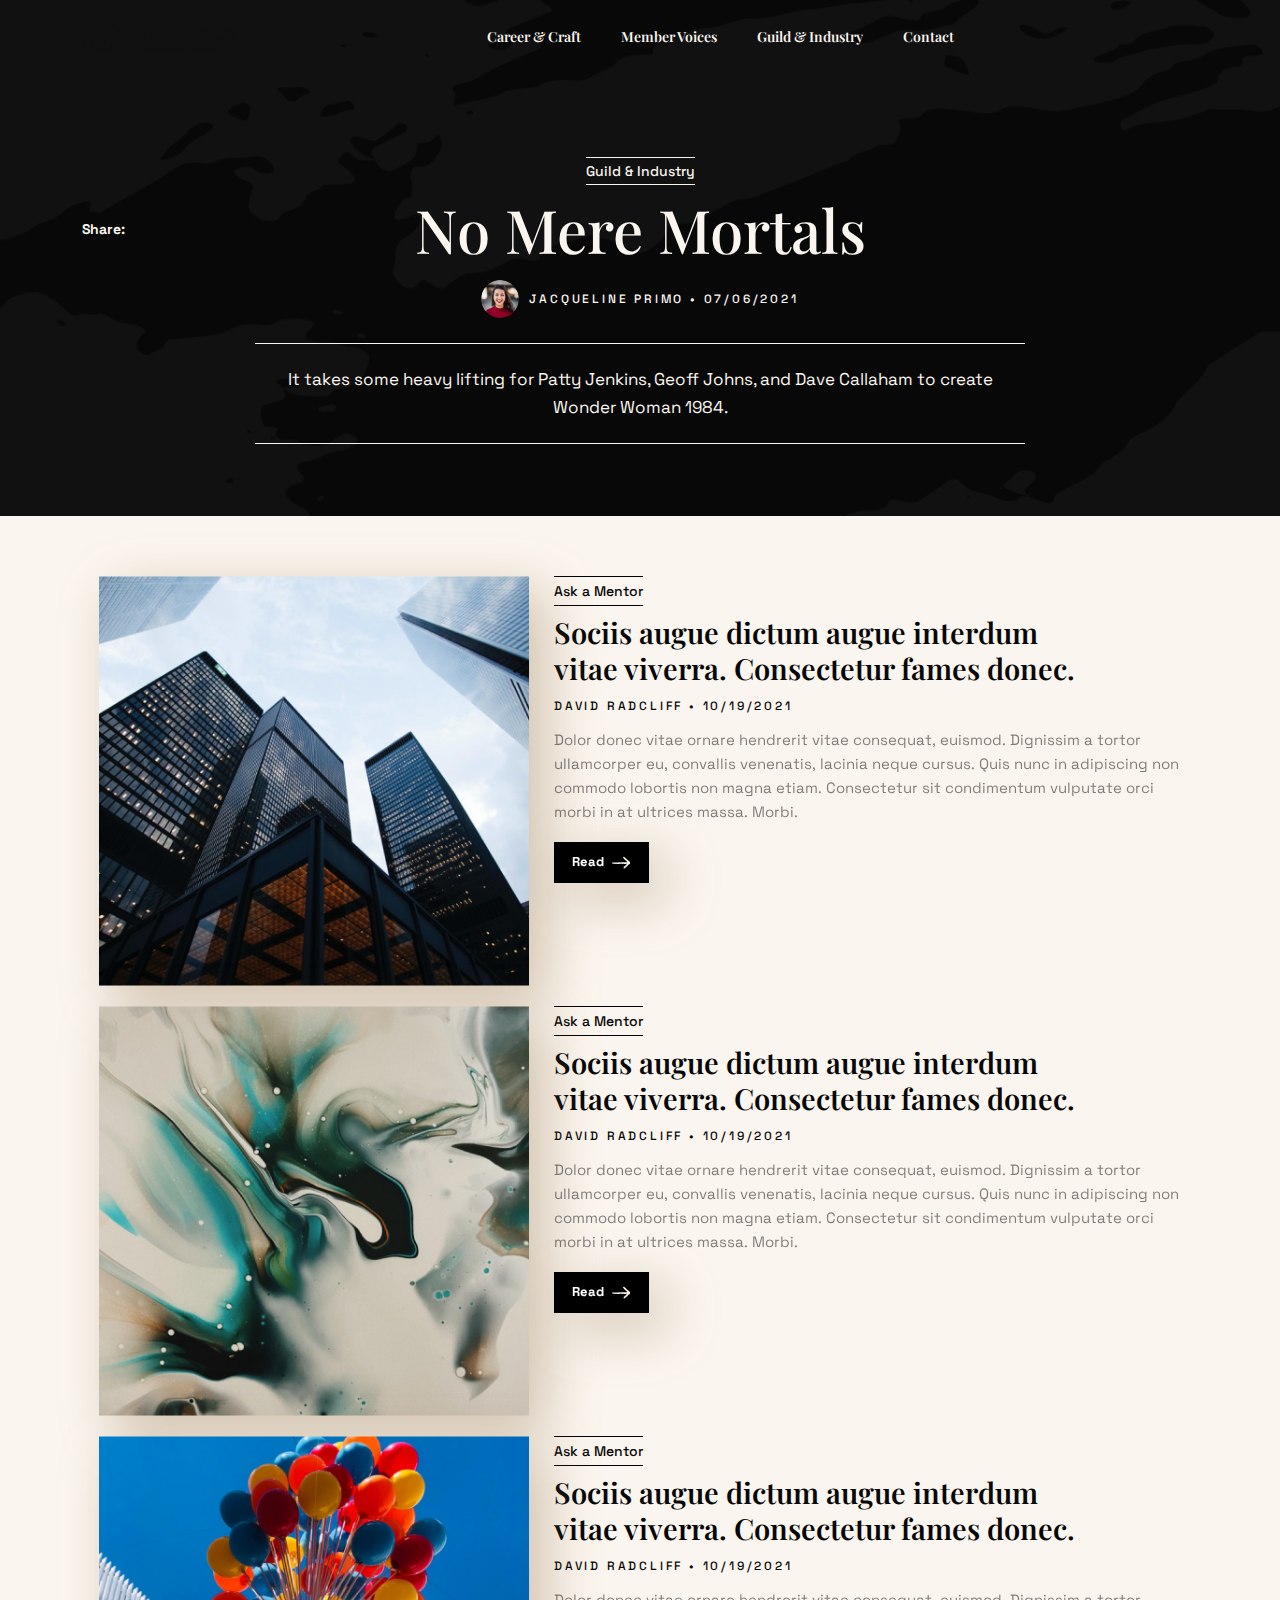
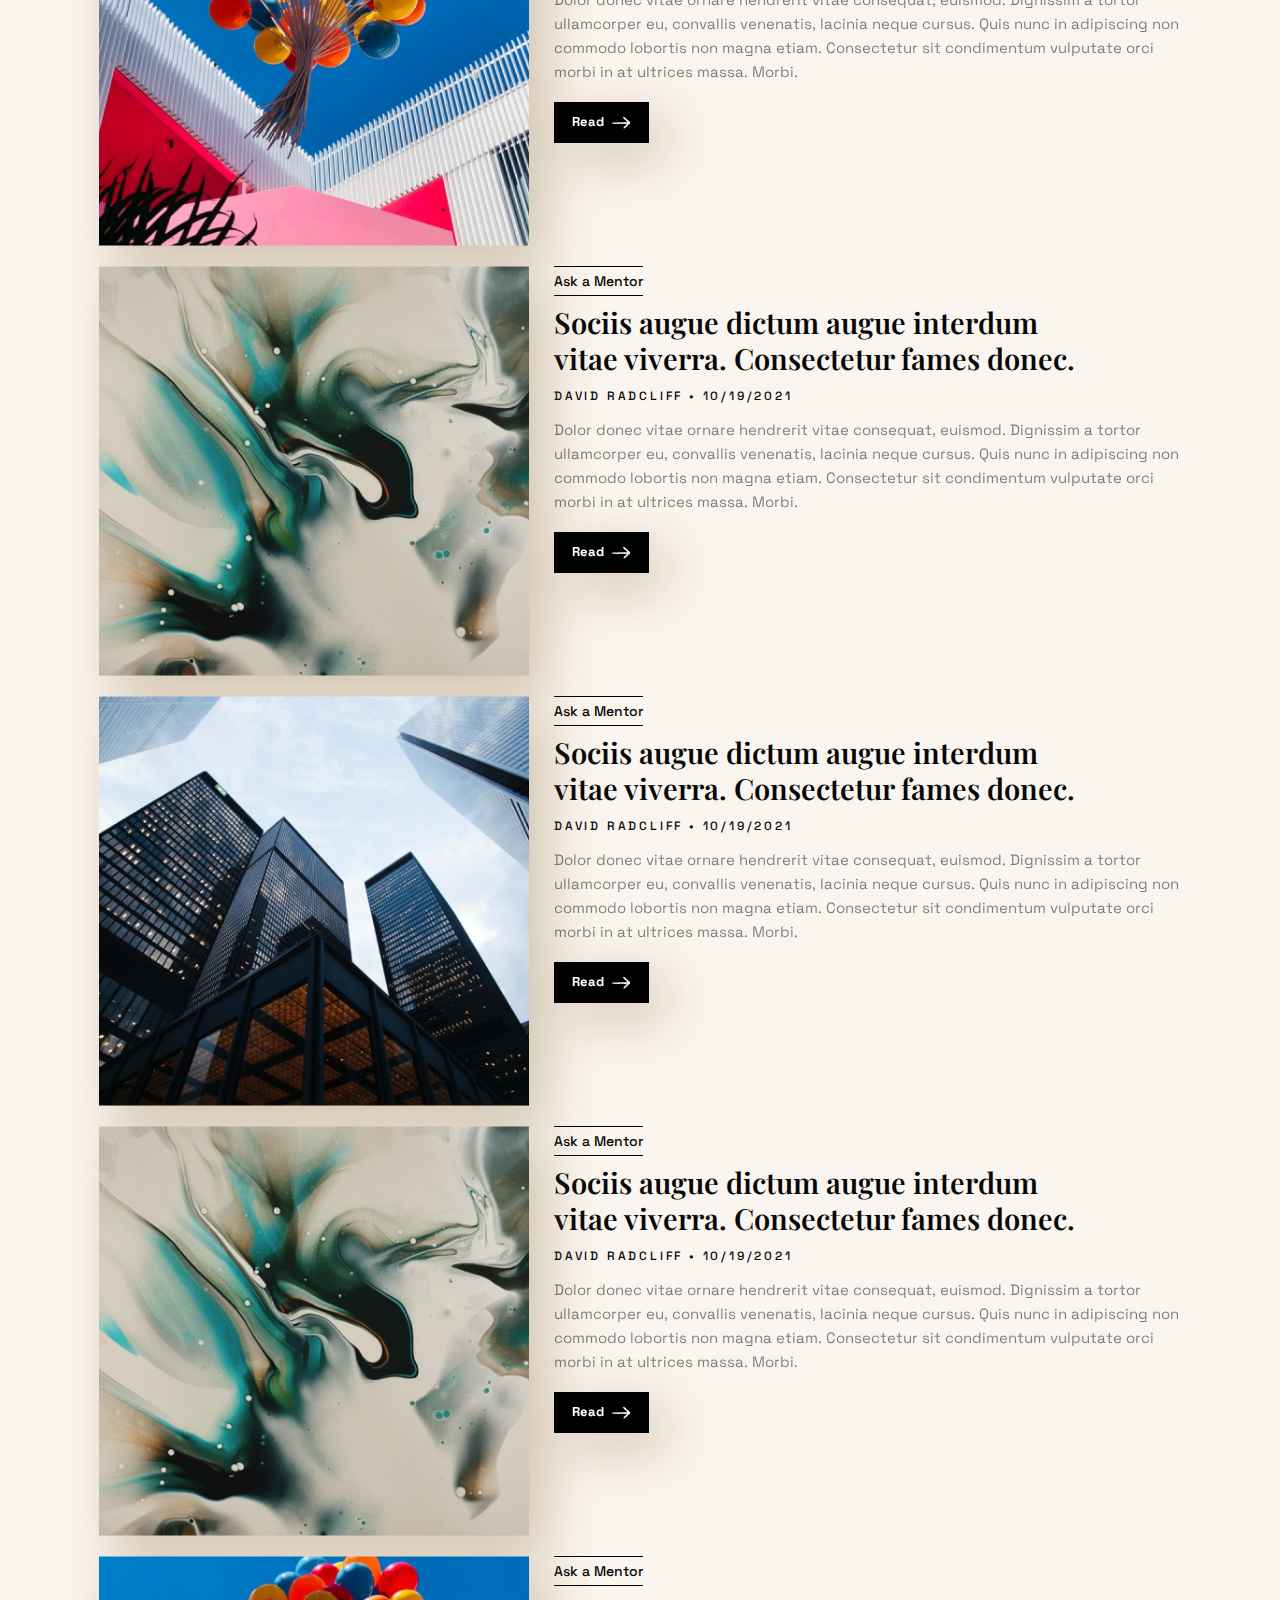
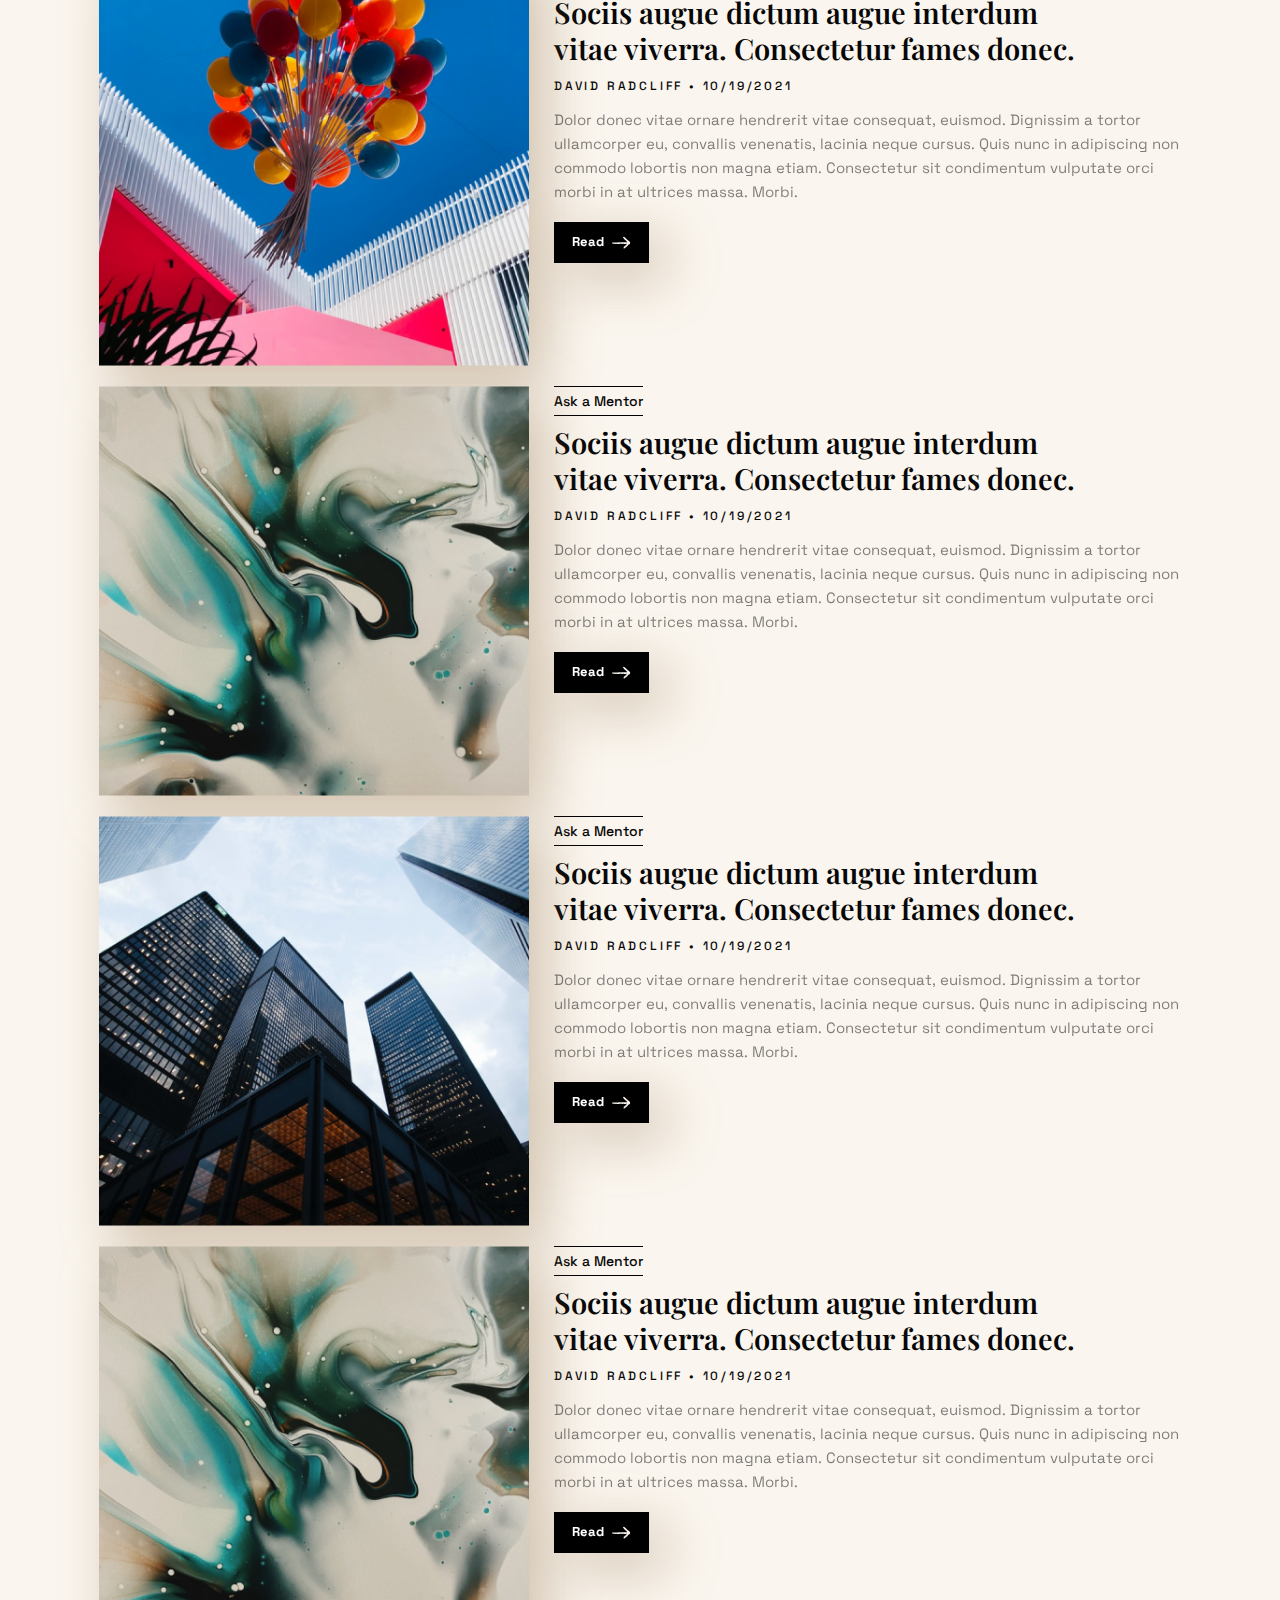
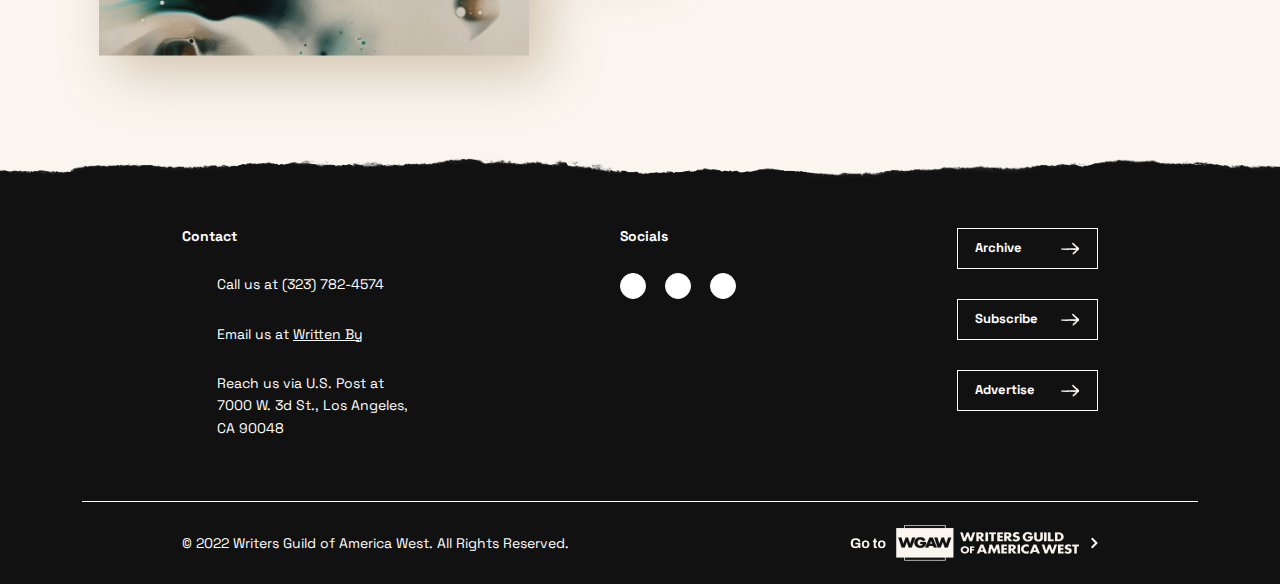
==== commit dbf7a17c: "column menu change a" ====
--- a/column-article.html
+++ b/column-article.html
@@ -73,9 +73,8 @@
 								<li><a href="#">Member Voices</a></li>
 								<li><a href="#">Guild & Industry</a></li>
 								<li>
-									<a class="active" href="#">
+									<a href="#">
 										<span class="txt">Contact</span>
-										<img src="images/menu-active-shape-theme4.svg" alt="" class="active-shape">
 									</a>
 								</li>
 							</ul>
--- a/css/responsive.css
+++ b/css/responsive.css
@@ -491,6 +491,12 @@
         border: none;
         border-bottom: 1px solid #000;
     }
+
+    .header-whiteText .header-search-button {
+        color: #070707;
+    }
+
+
 }
 
 
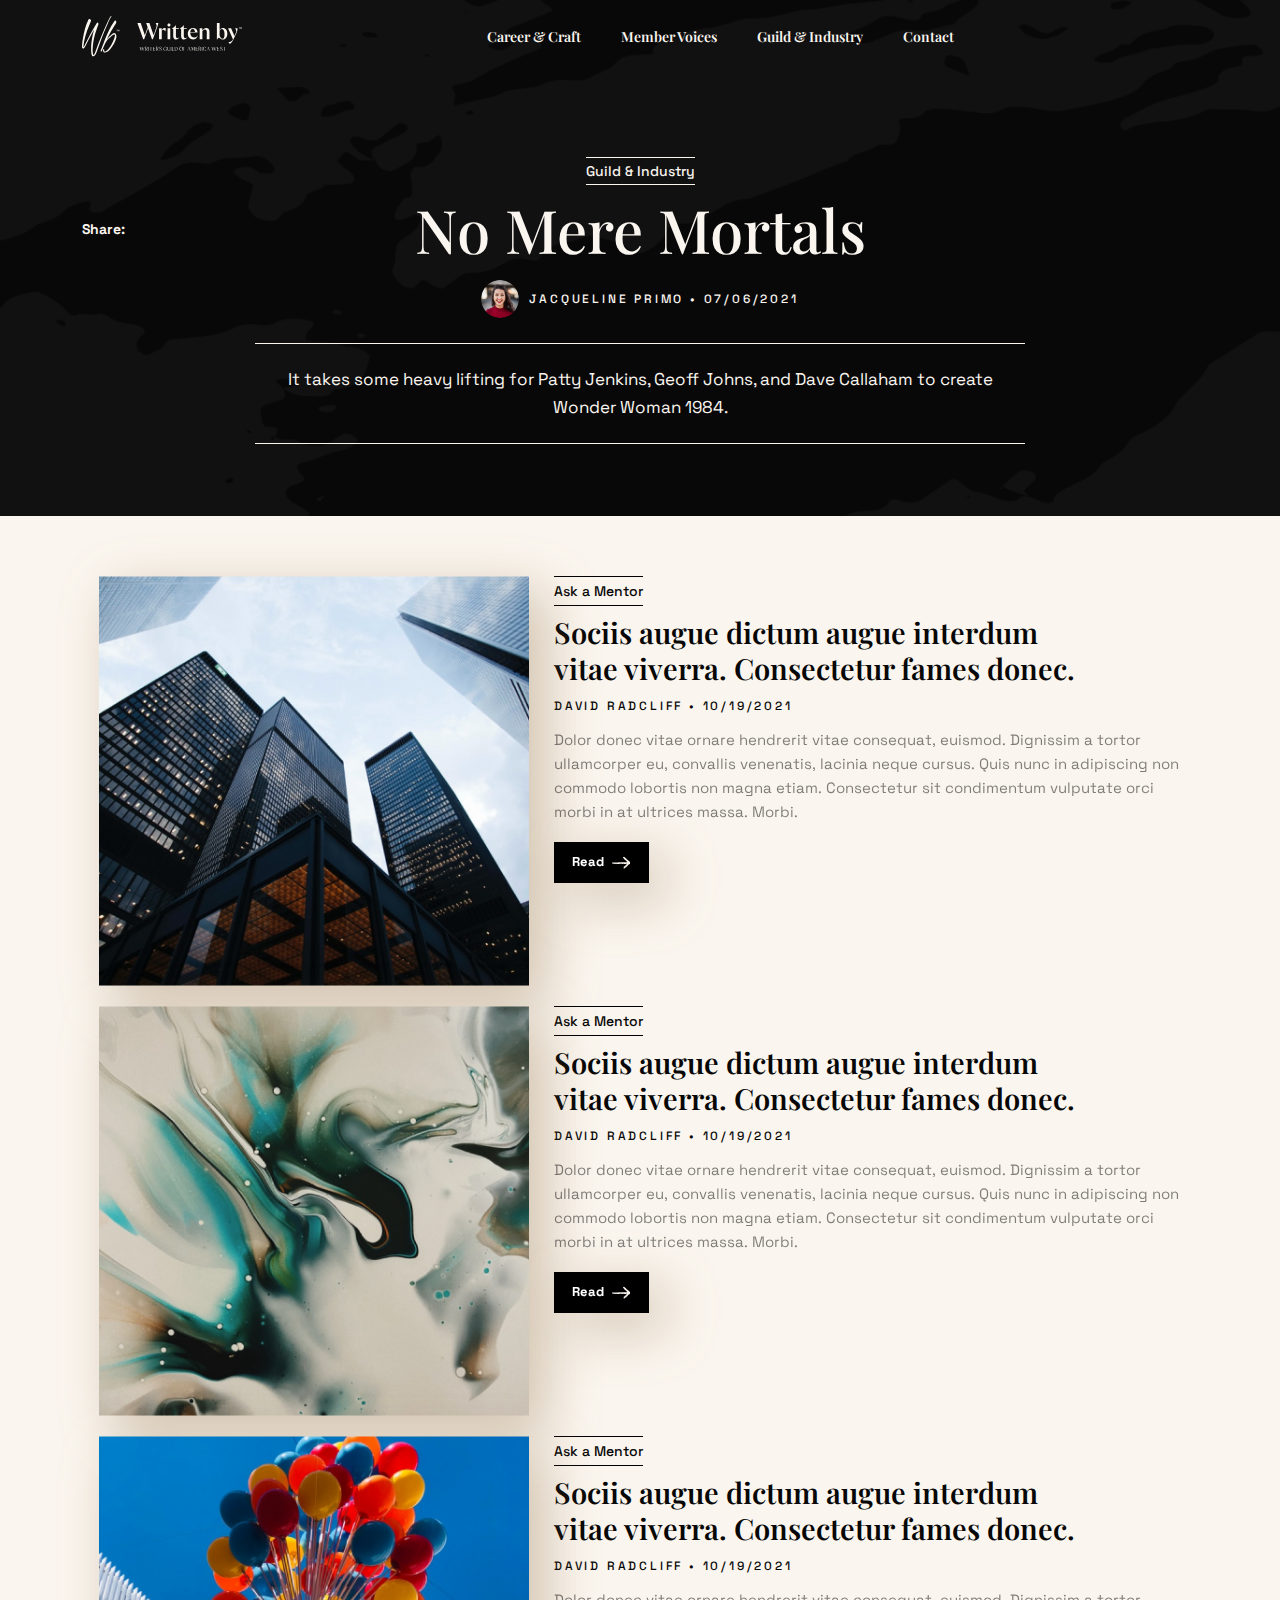
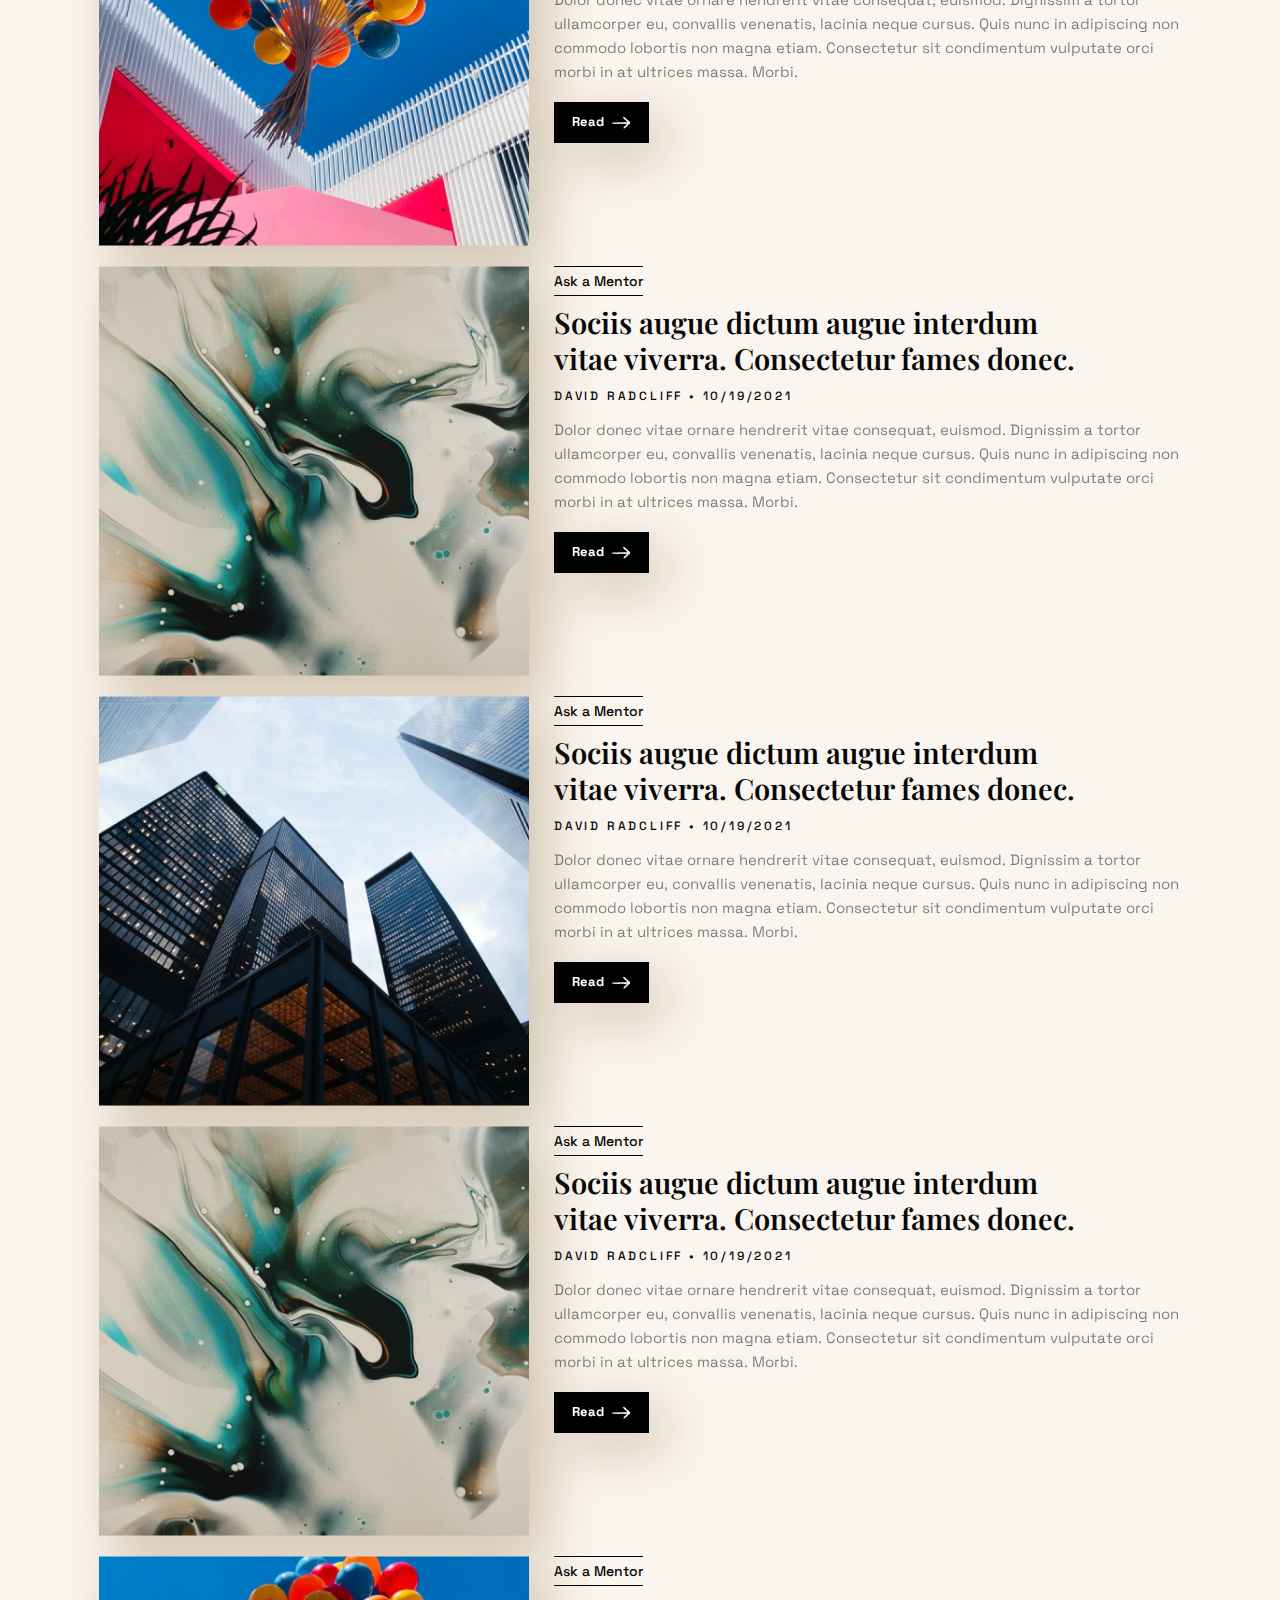
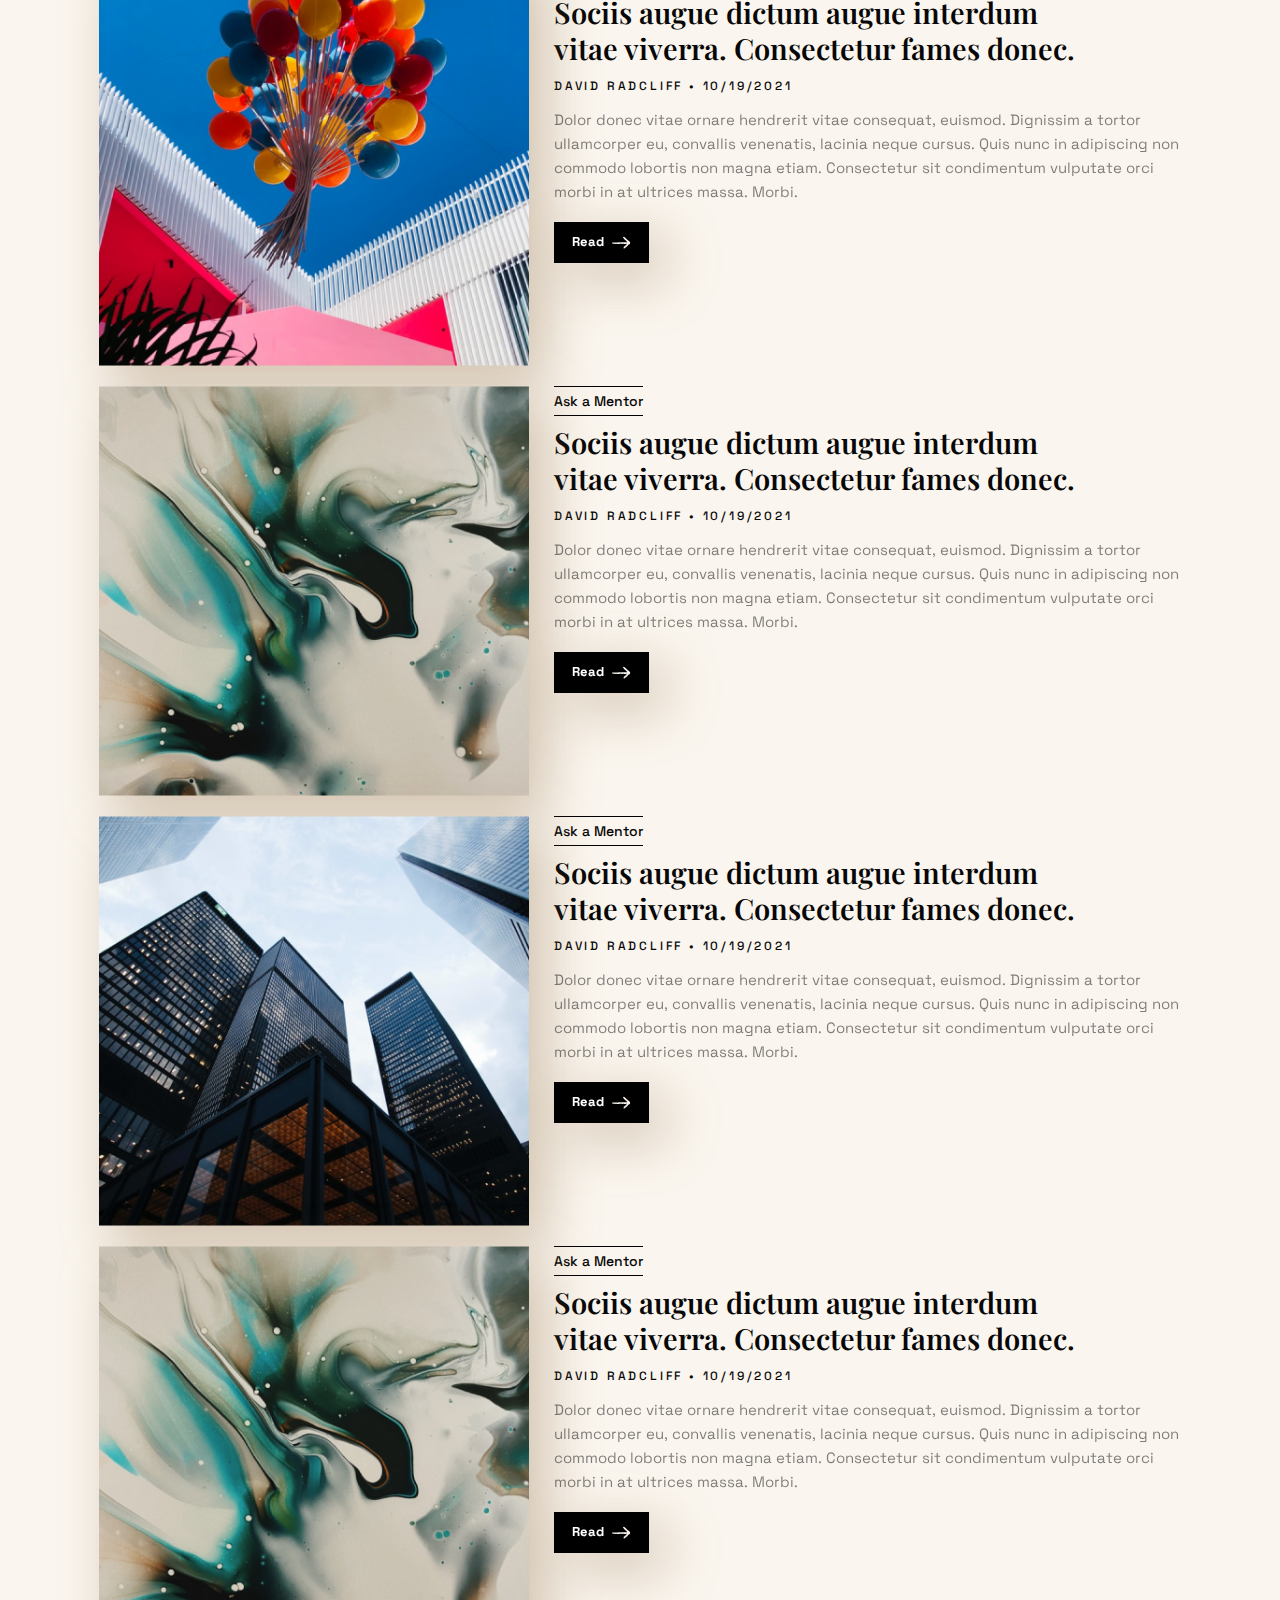
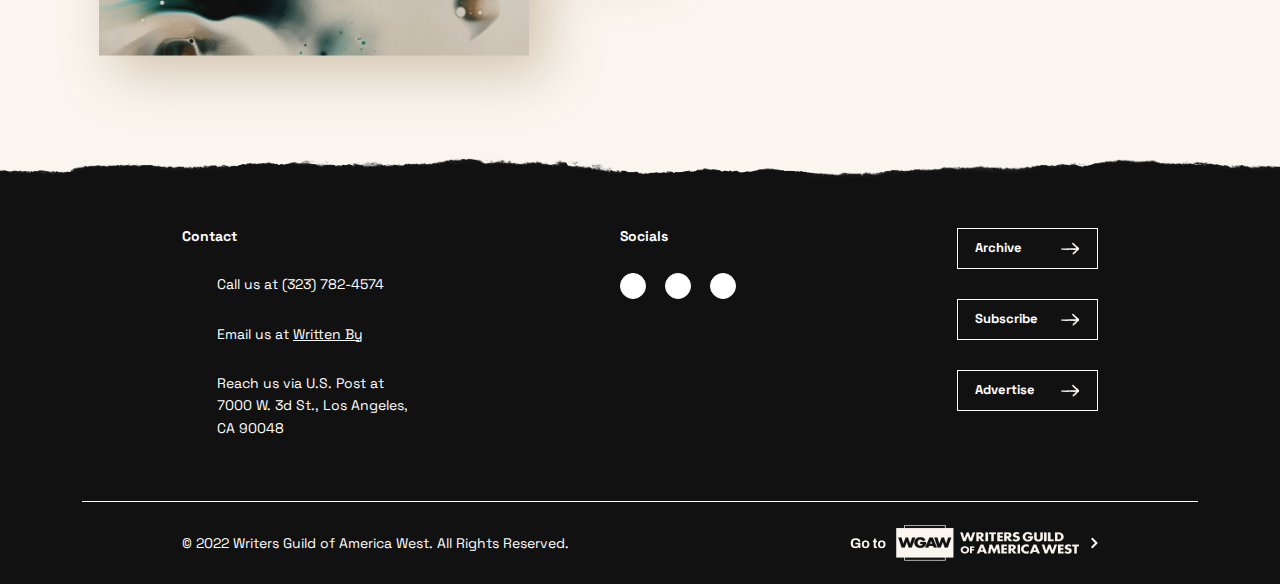
==== commit 6afb0e68: "logo fixed in column-article page :alamin" ====
--- a/column-article.html
+++ b/column-article.html
@@ -63,7 +63,7 @@
 						</a>
 
 						<a href="index.html" class="header-logo">
-							<img class="d-lg-block d-none" src="images/Logo.svg" alt="">
+							<img class="d-lg-block d-none" src="images/logo-white.svg" alt="">
 							<img class="d-lg-none" src="images/mobile-logo.svg" alt="">
 						</a>
 	
